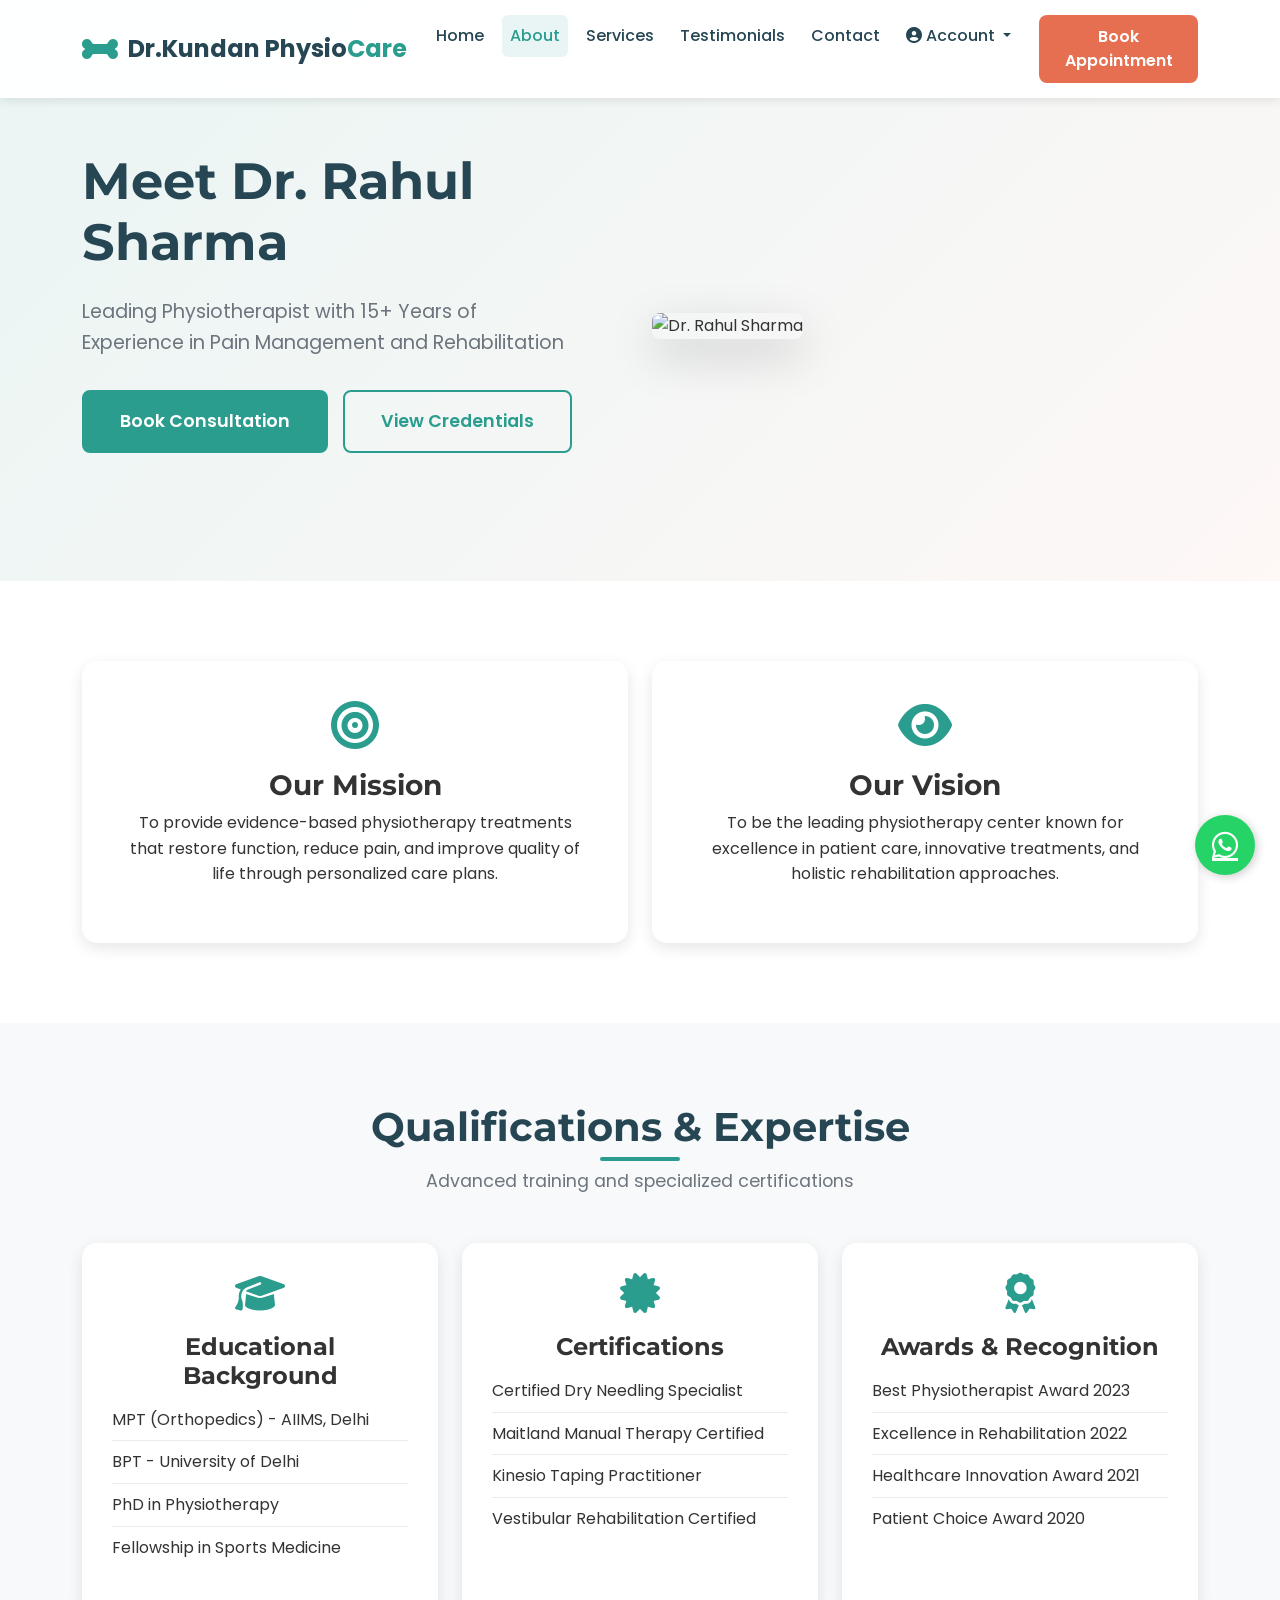
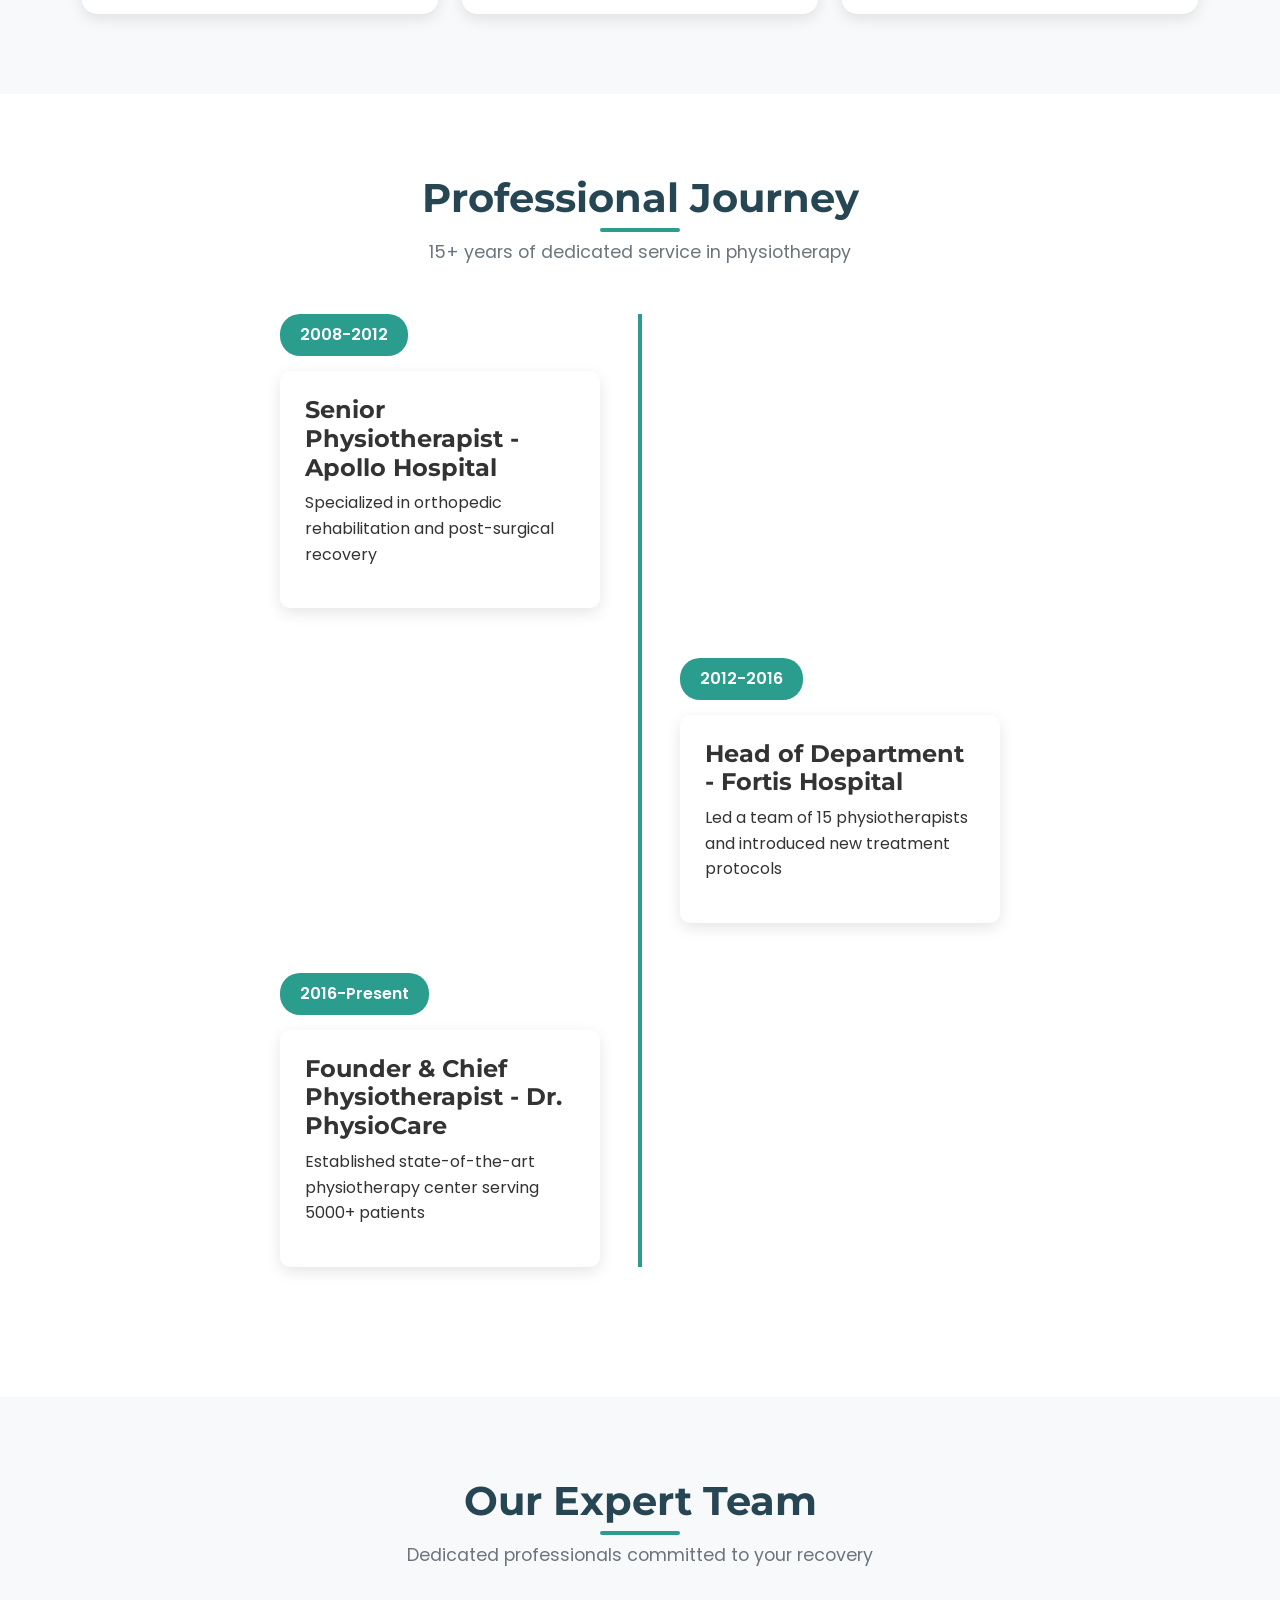
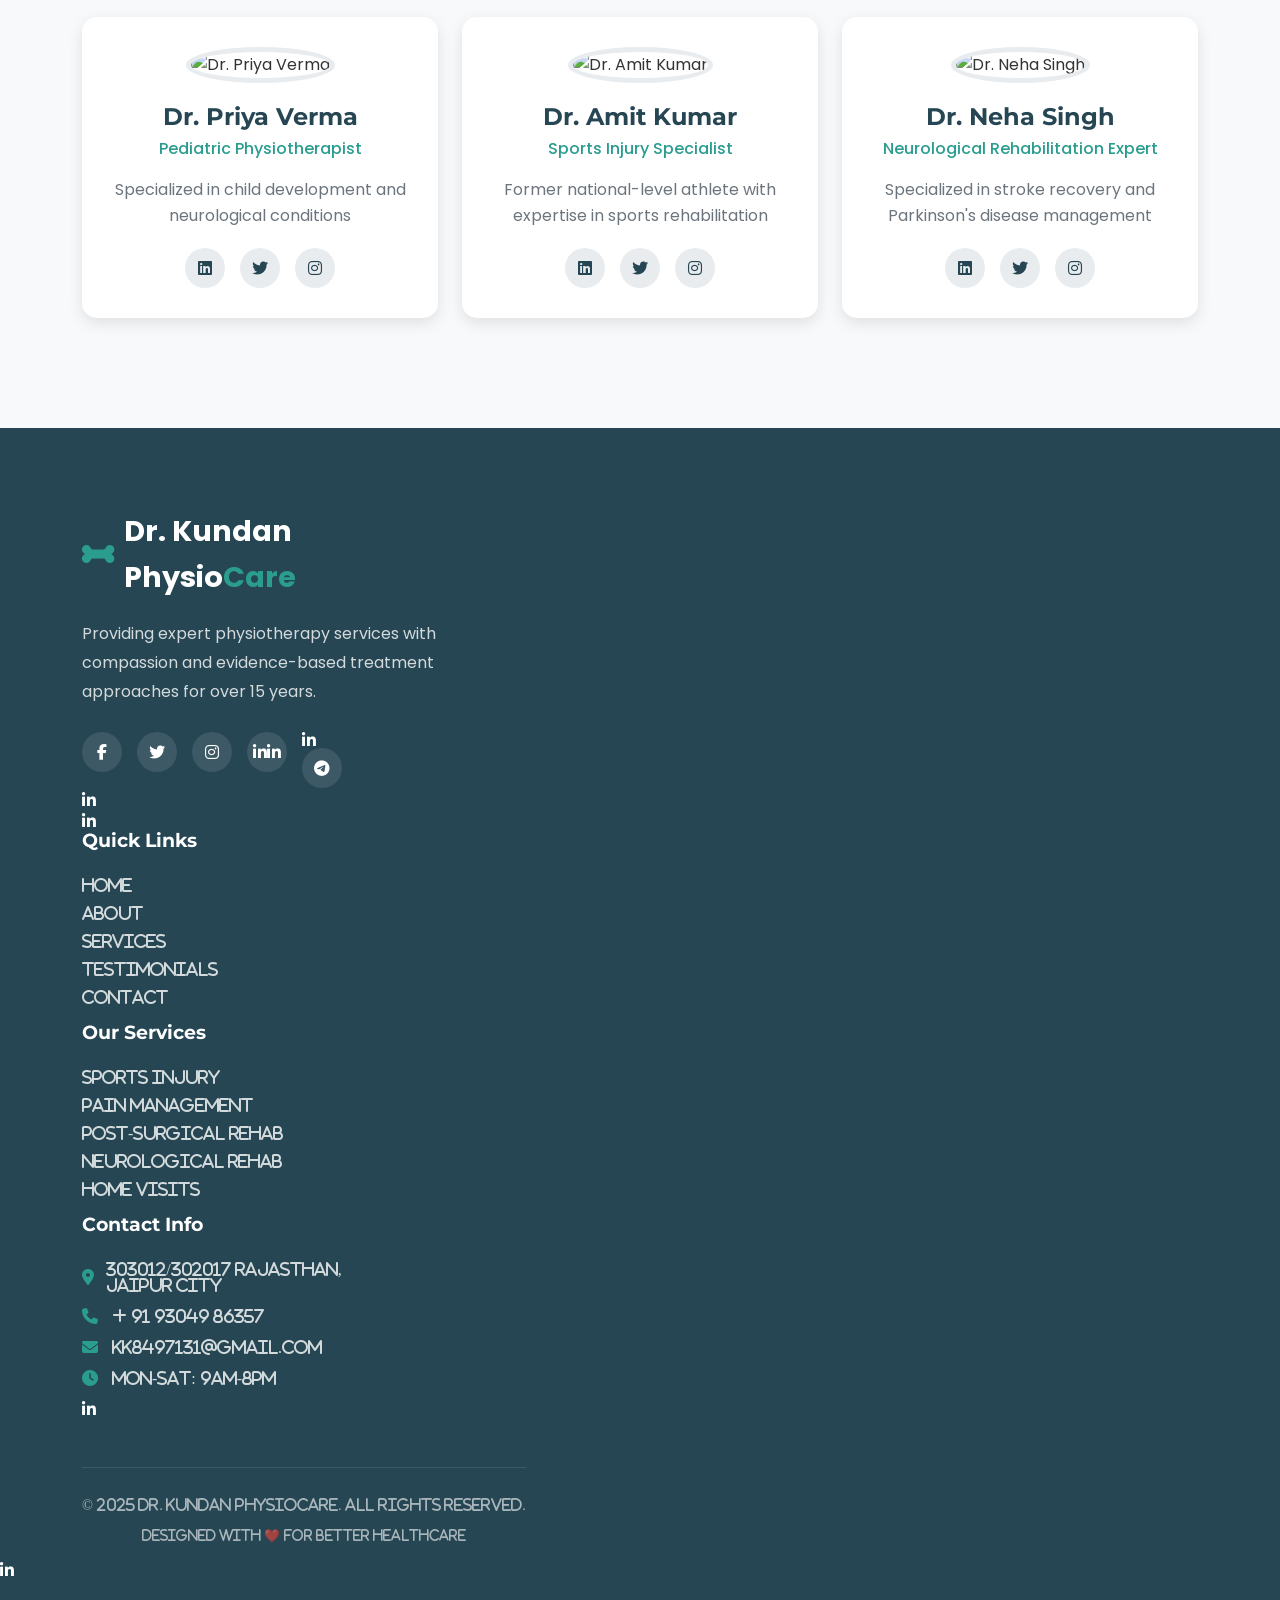
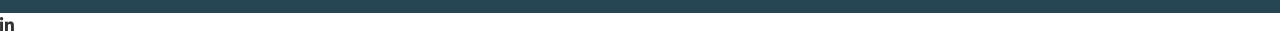
==== about.html @ 22f28695 "Add files via upload" ====
<!DOCTYPE html>
<html lang="en">
<head>
    <meta charset="UTF-8">
    <meta name="viewport" content="width=device-width, initial-scale=1.0">
    <title>About Dr. Kundan PhysioCare | Our Story & Expertise</title>
    <link href="https://cdn.jsdelivr.net/npm/bootstrap@5.3.0-alpha1/dist/css/bootstrap.min.css" rel="stylesheet">
    <link rel="stylesheet" href="https://cdnjs.cloudflare.com/ajax/libs/font-awesome/6.4.0/css/all.min.css">
    <link href="https://fonts.googleapis.com/css2?family=Poppins:wght@300;400;500;600;700&family=Montserrat:wght@400;500;600;700&display=swap" rel="stylesheet">
    <link rel="stylesheet" href="css/style.css">
    <link rel="stylesheet" href="css/responsive.css">
    <link href="https://unpkg.com/aos@2.3.1/dist/aos.css" rel="stylesheet">
</head>
<body>
    <!-- Navigation (same as index.html) -->
    <nav class="navbar navbar-expand-lg navbar-light fixed-top">
        <div class="container">
            <a class="navbar-brand" href="index.html">
                <i class="fas fa-bone"></i>
                <span class="brand-text">Dr.Kundan Physio<span class="brand-highlight">Care</span></span>
            </a>
            <button class="navbar-toggler" type="button" data-bs-toggle="collapse" data-bs-target="#navbarNav">
                <span class="navbar-toggler-icon"></span>
            </button>
            <div class="collapse navbar-collapse" id="navbarNav">
                <ul class="navbar-nav ms-auto">
                    <li class="nav-item">
                        <a class="nav-link" href="index.html">Home</a>
                    </li>
                    <li class="nav-item">
                        <a class="nav-link active" href="about.html">About</a>
                    </li>
                    <li class="nav-item">
                        <a class="nav-link" href="services.html">Services</a>
                    </li>
                    <li class="nav-item">
                        <a class="nav-link" href="testimonials.html">Testimonials</a>
                    </li>
                    <li class="nav-item">
                        <a class="nav-link" href="contact.html">Contact</a>
                    </li>
                    <li class="nav-item dropdown">
                        <a class="nav-link dropdown-toggle" href="#" id="authDropdown" role="button" data-bs-toggle="dropdown">
                            <i class="fas fa-user-circle"></i> Account
                        </a>
                        <ul class="dropdown-menu">
                            <li><a class="dropdown-item" href="login.html"><i class="fas fa-sign-in-alt"></i> Login</a></li>
                            <li><a class="dropdown-item" href="register.html"><i class="fas fa-user-plus"></i> Register</a></li>
                            <li><hr class="dropdown-divider"></li>
                            <li><a class="dropdown-item" href="#"><i class="fas fa-calendar-check"></i> My Appointments</a></li>
                        </ul>
                    </li>
                    <li class="nav-item">
                        <a href="index.html#appointment" class="btn btn-appointment-nav">Book Appointment</a>
                    </li>
                </ul>
            </div>
        </div>
    </nav>

    <!-- WhatsApp Float -->
    <a href="https://wa.me/919304986357" class="whatsapp-float" target="_blank">
        <i class="fab fa-whatsapp"></i>
    </a>

    <!-- About Hero -->
    <section class="about-hero">
        <div class="container">
            <div class="row align-items-center">
                <div class="col-lg-6" data-aos="fade-right">
                    <h1 class="hero-title">Meet Dr. Rahul Sharma</h1>
                    <p class="hero-subtitle">Leading Physiotherapist with 15+ Years of Experience in Pain Management and Rehabilitation</p>
                    <div class="hero-buttons">
                        <a href="index.html#appointment" class="btn btn-primary btn-lg">Book Consultation</a>
                        <a href="#qualifications" class="btn btn-outline-primary btn-lg">View Credentials</a>
                    </div>
                </div>
                <div class="col-lg-6" data-aos="fade-left">
                    <img src="https://images.unsplash.com/photo-1551601651-2a8555f1a136?ixlib=rb-4.0.3&auto=format&fit=crop&w=800&q=80" alt="Dr. Rahul Sharma" class="img-fluid rounded-3 shadow-lg">
                </div>
            </div>
        </div>
    </section>

    <!-- Mission & Vision -->
    <section class="mission-section">
        <div class="container">
            <div class="row">
                <div class="col-lg-6" data-aos="fade-right">
                    <div class="mission-card">
                        <i class="fas fa-bullseye"></i>
                        <h3>Our Mission</h3>
                        <p>To provide evidence-based physiotherapy treatments that restore function, reduce pain, and improve quality of life through personalized care plans.</p>
                    </div>
                </div>
                <div class="col-lg-6" data-aos="fade-left">
                    <div class="vision-card">
                        <i class="fas fa-eye"></i>
                        <h3>Our Vision</h3>
                        <p>To be the leading physiotherapy center known for excellence in patient care, innovative treatments, and holistic rehabilitation approaches.</p>
                    </div>
                </div>
            </div>
        </div>
    </section>

    <!-- Qualifications -->
    <section id="qualifications" class="qualifications-section">
        <div class="container">
            <h2 class="section-title" data-aos="fade-up">Qualifications & Expertise</h2>
            <p class="section-subtitle" data-aos="fade-up">Advanced training and specialized certifications</p>
            
            <div class="row">
                <div class="col-lg-4" data-aos="fade-up">
                    <div class="qualification-card">
                        <i class="fas fa-graduation-cap"></i>
                        <h4>Educational Background</h4>
                        <ul>
                            <li>MPT (Orthopedics) - AIIMS, Delhi</li>
                            <li>BPT - University of Delhi</li>
                            <li>PhD in Physiotherapy</li>
                            <li>Fellowship in Sports Medicine</li>
                        </ul>
                    </div>
                </div>
                <div class="col-lg-4" data-aos="fade-up" data-aos-delay="100">
                    <div class="qualification-card">
                        <i class="fas fa-certificate"></i>
                        <h4>Certifications</h4>
                        <ul>
                            <li>Certified Dry Needling Specialist</li>
                            <li>Maitland Manual Therapy Certified</li>
                            <li>Kinesio Taping Practitioner</li>
                            <li>Vestibular Rehabilitation Certified</li>
                        </ul>
                    </div>
                </div>
                <div class="col-lg-4" data-aos="fade-up" data-aos-delay="200">
                    <div class="qualification-card">
                        <i class="fas fa-award"></i>
                        <h4>Awards & Recognition</h4>
                        <ul>
                            <li>Best Physiotherapist Award 2023</li>
                            <li>Excellence in Rehabilitation 2022</li>
                            <li>Healthcare Innovation Award 2021</li>
                            <li>Patient Choice Award 2020</li>
                        </ul>
                    </div>
                </div>
            </div>
        </div>
    </section>

    <!-- Experience Timeline -->
    <section class="timeline-section">
        <div class="container">
            <h2 class="section-title" data-aos="fade-up">Professional Journey</h2>
            <p class="section-subtitle" data-aos="fade-up">15+ years of dedicated service in physiotherapy</p>
            
            <div class="timeline">
                <div class="timeline-item" data-aos="fade-right">
                    <div class="timeline-year">2008-2012</div>
                    <div class="timeline-content">
                        <h4>Senior Physiotherapist - Apollo Hospital</h4>
                        <p>Specialized in orthopedic rehabilitation and post-surgical recovery</p>
                    </div>
                </div>
                <div class="timeline-item" data-aos="fade-left">
                    <div class="timeline-year">2012-2016</div>
                    <div class="timeline-content">
                        <h4>Head of Department - Fortis Hospital</h4>
                        <p>Led a team of 15 physiotherapists and introduced new treatment protocols</p>
                    </div>
                </div>
                <div class="timeline-item" data-aos="fade-right">
                    <div class="timeline-year">2016-Present</div>
                    <div class="timeline-content">
                        <h4>Founder & Chief Physiotherapist - Dr. PhysioCare</h4>
                        <p>Established state-of-the-art physiotherapy center serving 5000+ patients</p>
                    </div>
                </div>
            </div>
        </div>
    </section>

    <!-- Team Section -->
    <section class="team-section">
        <div class="container">
            <h2 class="section-title" data-aos="fade-up">Our Expert Team</h2>
            <p class="section-subtitle" data-aos="fade-up">Dedicated professionals committed to your recovery</p>
            
            <div class="row">
                <div class="col-lg-4 col-md-6" data-aos="fade-up">
                    <div class="team-card">
                        <img src="https://randomuser.me/api/portraits/women/32.jpg" alt="Dr. Priya Verma">
                        <h4>Dr. Priya Verma</h4>
                        <span>Pediatric Physiotherapist</span>
                        <p>Specialized in child development and neurological conditions</p>
                        <div class="team-social">
                            <a href="https://www.linkedin.com/in/dr-kundan-kumar-pt-103579385?utm_source=share_via&utm_content=profile&utm_medium=member_android"><i class="fab fa-linkedin"></i></a>
                            <a href="https://x.com/Drkundanku86028?t=JSvtIMVPqDb3k5A5qI4tBA&s=09"><i class="fab fa-twitter"></i></a>
                            <a href="https://www.instagram.com/thakur_kundan_raj?igsh=bXJtN2dxcmw0MGsz"><i class="fab fa-instagram"></i></a>
                        </div>
                    </div>
                </div>
                <div class="col-lg-4 col-md-6" data-aos="fade-up" data-aos-delay="100">
                    <div class="team-card">
                        <img src="https://randomuser.me/api/portraits/men/45.jpg" alt="Dr. Amit Kumar">
                        <h4>Dr. Amit Kumar</h4>
                        <span>Sports Injury Specialist</span>
                        <p>Former national-level athlete with expertise in sports rehabilitation</p>
                        <div class="team-social">
                            <a href="https://www.linkedin.com/in/dr-kundan-kumar-pt-103579385?utm_source=share_via&utm_content=profile&utm_medium=member_android"><i class="fab fa-linkedin"></i></a>
                            <a href="https://x.com/Drkundanku86028?t=JSvtIMVPqDb3k5A5qI4tBA&s=09"><i class="fab fa-twitter"></i></a>
                            <a href="https://www.instagram.com/thakur_kundan_raj?igsh=bXJtN2dxcmw0MGsz"><i class="fab fa-instagram"></i></a>
                        </div>
                    </div>
                </div>
                <div class="col-lg-4 col-md-6" data-aos="fade-up" data-aos-delay="200">
                    <div class="team-card">
                        <img src="https://randomuser.me/api/portraits/women/51.jpg" alt="Dr. Neha Singh">
                        <h4>Dr. Neha Singh</h4>
                        <span>Neurological Rehabilitation Expert</span>
                        <p>Specialized in stroke recovery and Parkinson's disease management</p>
                        <div class="team-social">
                            <a href="#"><i class="fab fa-linkedin"></i></a>
                            <a href="#"><i class="fab fa-twitter"></i></a>
                            <a href="#"><i class="fab fa-instagram"></i></a>
                        </div>
                    </div>
                </div>
            </div>
        </div>
    </section>

    <!-- Footer (same as index.html) -->
    <footer class="footer">
        <div class="container">
            <div class="row">
                <div class="col-lg-4">
                    <div class="footer-brand">
                        <i class="fas fa-bone"></i>
                        <span>Dr. Kundan Physio<span class="brand-highlight">Care</span></span>
                    </div>
                    <p class="footer-about">Providing expert physiotherapy services with compassion and evidence-based treatment approaches for over 15 years.</p>
                    <div class="social-links">
                        <a href="https://www.facebook.com/share/1FS45RAmFt/" class="social-icon"><i class="fab fa-facebook-f"></i></a>
                        <a href="https://x.com/Drkundanku86028?t=JSvtIMVPqDb3k5A5qI4tBA&s=09" class="social-icon"><i class="fab fa-twitter"></i></a>
                        <a href="https://www.instagram.com/thakur_kundan_raj?igsh=bXJtN2dxcmw0MGsz" class="social-icon"><i class="fab fa-instagram"></i></a>
                        <a href="https://www.linkedin.com/in/dr-kundan-kumar-pt-103579385?utm_source=share_via&utm_content=profile&utm_medium=member_android" class="social-icon"><i class="fab fa-linkedin-in" class="social-icon"><i class="fab fa-linkedin-in"></i></a>
                        <a href="#" class="social-icon"><i class="fab fa-telegram"></i></a>
                    </div>
                </div>
                <div class="col-lg-2 col-md-6">
                    <h5>Quick Links</h5>
                    <ul class="footer-links">
                        <li><a href="index.html">Home</a></li>
                        <li><a href="about.html">About</a></li>
                        <li><a href="services.html">Services</a></li>
                        <li><a href="testimonials.html">Testimonials</a></li>
                        <li><a href="contact.html">Contact</a></li>
                    </ul>
                </div>
                <div class="col-lg-3 col-md-6">
                    <h5>Our Services</h5>
                    <ul class="footer-links">
                        <li><a href="services.html#sports">Sports Injury</a></li>
                        <li><a href="services.html#pain">Pain Management</a></li>
                        <li><a href="services.html#post-surgical">Post-Surgical Rehab</a></li>
                        <li><a href="services.html#neurological">Neurological Rehab</a></li>
                        <li><a href="services.html#home">Home Visits</a></li>
                    </ul>
                </div>
                <div class="col-lg-3">
                    <h5>Contact Info</h5>
                    <div class="contact-info">
                        <p><i class="fas fa-map-marker-alt"></i> 303012/302017 Rajasthan, Jaipur City</p>
                        <p><i class="fas fa-phone"></i> + 91 93049 86357</p>
                        <p><i class="fas fa-envelope"></i> kk8497131@gmail.com</p>
                        <p><i class="fas fa-clock"></i> Mon-Sat: 9AM-8PM</p>
                    </div>
                </div>
            </div>
            <div class="footer-bottom">
                <p>&copy; 2025 Dr. Kundan PhysioCare. All Rights Reserved.</p>
                <p class="disclaimer">Designed with ❤️ for better healthcare</p>
            </div>
        </div>
    </footer>

    <!-- Scripts -->
    <script src="https://cdn.jsdelivr.net/npm/bootstrap@5.3.0-alpha1/dist/js/bootstrap.bundle.min.js"></script>
    <script src="https://unpkg.com/aos@2.3.1/dist/aos.js"></script>
    <script src="js/main.js"></script>
    <script>
        AOS.init({
            duration: 1000,
            once: true
        });
    </script>
</body>
</html>
---- css/style.css ----
/* Main Stylesheet - Dr. PhysioCare Website */

:root {
    --primary-color: #2a9d8f;
    --primary-dark: #1d7873;
    --primary-light: #76c7c0;
    --secondary-color: #e76f51;
    --secondary-dark: #d65c3e;
    --dark-color: #264653;
    --light-color: #f8f9fa;
    --gray-color: #6c757d;
    --light-gray: #e9ecef;
    --shadow: 0 5px 15px rgba(0, 0, 0, 0.1);
    --transition: all 0.3s ease;
}

* {
    margin: 0;
    padding: 0;
    box-sizing: border-box;
}

body {
    font-family: 'Poppins', sans-serif;
    line-height: 1.6;
    color: #333;
    overflow-x: hidden;
}

h1, h2, h3, h4, h5 {
    font-family: 'Montserrat', sans-serif;
    font-weight: 700;
}

/* Navigation */
.navbar {
    background-color: rgba(255, 255, 255, 0.95);
    backdrop-filter: blur(10px);
    padding: 15px 0;
    box-shadow: 0 2px 10px rgba(0, 0, 0, 0.1);
    transition: var(--transition);
}

.navbar-brand {
    font-size: 1.8rem;
    font-weight: 700;
    color: var(--dark-color);
    display: flex;
    align-items: center;
}

.navbar-brand i {
    color: var(--primary-color);
    margin-right: 10px;
    font-size: 2rem;
}

.brand-text {
    font-size: 1.5rem;
}

.brand-highlight {
    color: var(--primary-color);
}

.navbar-nav .nav-link {
    font-weight: 500;
    color: var(--dark-color);
    padding: 8px 16px;
    margin: 0 5px;
    border-radius: 6px;
    transition: var(--transition);
}

.navbar-nav .nav-link:hover {
    color: var(--primary-color);
    background-color: rgba(42, 157, 143, 0.1);
}

.navbar-nav .nav-link.active {
    color: var(--primary-color);
    background-color: rgba(42, 157, 143, 0.1);
}

.btn-appointment-nav {
    background-color: var(--secondary-color);
    color: white;
    padding: 10px 24px;
    border-radius: 8px;
    font-weight: 600;
    transition: var(--transition);
    border: none;
    margin-left: 15px;
}

.btn-appointment-nav:hover {
    background-color: var(--secondary-dark);
    transform: translateY(-2px);
    box-shadow: var(--shadow);
    color: white;
}

/* WhatsApp Floating Button */
.whatsapp-float {
    position: fixed;
    width: 60px;
    height: 60px;
    bottom: 25px;
    right: 25px;
    background-color: #25d366;
    color: white;
    border-radius: 50%;
    text-align: center;
    font-size: 30px;
    box-shadow: 2px 2px 10px rgba(0, 0, 0, 0.2);
    z-index: 1000;
    display: flex;
    align-items: center;
    justify-content: center;
    transition: var(--transition);
    animation: pulse 2s infinite;
}

.whatsapp-float:hover {
    background-color: #128c7e;
    transform: scale(1.1);
    color: white;
}

@keyframes pulse {
    0% {
        box-shadow: 0 0 0 0 rgba(37, 211, 102, 0.7);
    }
    70% {
        box-shadow: 0 0 0 15px rgba(37, 211, 102, 0);
    }
    100% {
        box-shadow: 0 0 0 0 rgba(37, 211, 102, 0);
    }
}

/* Hero Section */
.hero-section {
    padding: 150px 0 100px;
    background: linear-gradient(135deg, rgba(42, 157, 143, 0.1) 0%, rgba(231, 111, 81, 0.05) 100%);
    position: relative;
    overflow: hidden;
}

.hero-section::before {
    content: '';
    position: absolute;
    top: -50%;
    right: -10%;
    width: 600px;
    height: 600px;
    background: radial-gradient(circle, rgba(42, 157, 143, 0.15) 0%, transparent 70%);
    border-radius: 50%;
}

.hero-title {
    font-size: 3.2rem;
    color: var(--dark-color);
    margin-bottom: 1.5rem;
    line-height: 1.2;
}

.hero-subtitle {
    font-size: 1.2rem;
    color: var(--gray-color);
    margin-bottom: 2rem;
    max-width: 90%;
}

.hero-buttons {
    display: flex;
    gap: 15px;
    margin-bottom: 3rem;
}

.btn-primary {
    background-color: var(--primary-color);
    border: 2px solid var(--primary-color);
    color: white;
    padding: 14px 32px;
    border-radius: 8px;
    font-weight: 600;
    transition: var(--transition);
}

.btn-primary:hover {
    background-color: var(--primary-dark);
    border-color: var(--primary-dark);
    transform: translateY(-2px);
    box-shadow: var(--shadow);
}

.btn-outline-primary {
    background-color: transparent;
    border: 2px solid var(--primary-color);
    color: var(--primary-color);
    padding: 14px 32px;
    border-radius: 8px;
    font-weight: 600;
    transition: var(--transition);
}

.btn-outline-primary:hover {
    background-color: var(--primary-color);
    color: white;
    transform: translateY(-2px);
    box-shadow: var(--shadow);
}

.btn-lg {
    padding: 16px 36px;
    font-size: 1.1rem;
}

.hero-stats {
    display: flex;
    gap: 30px;
    margin-top: 2rem;
}

.stat h3 {
    font-size: 2.5rem;
    color: var(--primary-color);
    margin-bottom: 5px;
}

.stat p {
    color: var(--gray-color);
    font-weight: 500;
}

.hero-image-container {
    position: relative;
}

.hero-image {
    width: 100%;
    border-radius: 15px;
    box-shadow: 0 20px 40px rgba(0, 0, 0, 0.15);
    transition: var(--transition);
}

.hero-image:hover {
    transform: scale(1.02);
}

.hero-card {
    position: absolute;
    bottom: -20px;
    left: -20px;
    background: white;
    padding: 20px;
    border-radius: 12px;
    box-shadow: var(--shadow);
    display: flex;
    align-items: center;
    gap: 15px;
    width: 280px;
}

.hero-card i {
    font-size: 2rem;
    color: var(--primary-color);
}

.hero-card h5 {
    margin-bottom: 5px;
    color: var(--dark-color);
}

.hero-card p {
    color: var(--gray-color);
    margin: 0;
}

/* Services Preview */
.services-preview {
    padding: 100px 0;
    background-color: white;
}

.section-title {
    font-size: 2.5rem;
    color: var(--dark-color);
    margin-bottom: 1rem;
    text-align: center;
    position: relative;
}

.section-title::after {
    content: '';
    position: absolute;
    bottom: -10px;
    left: 50%;
    transform: translateX(-50%);
    width: 80px;
    height: 4px;
    background-color: var(--primary-color);
    border-radius: 2px;
}

.section-subtitle {
    text-align: center;
    color: var(--gray-color);
    margin-bottom: 3rem;
    font-size: 1.1rem;
}

.service-card {
    background: white;
    padding: 30px;
    border-radius: 15px;
    box-shadow: var(--shadow);
    margin-bottom: 30px;
    height: 100%;
    transition: var(--transition);
    border-top: 4px solid transparent;
    text-align: center;
}

.service-card:hover {
    transform: translateY(-10px);
    box-shadow: 0 15px 30px rgba(0, 0, 0, 0.12);
    border-top-color: var(--primary-color);
}

.service-icon {
    width: 80px;
    height: 80px;
    background-color: rgba(42, 157, 143, 0.1);
    border-radius: 50%;
    display: flex;
    align-items: center;
    justify-content: center;
    margin: 0 auto 20px;
    transition: var(--transition);
}

.service-card:hover .service-icon {
    background-color: var(--primary-color);
    transform: rotateY(180deg);
}

.service-icon i {
    font-size: 2.5rem;
    color: var(--primary-color);
    transition: var(--transition);
}

.service-card:hover .service-icon i {
    color: white;
}

.service-card h4 {
    font-size: 1.4rem;
    margin-bottom: 15px;
    color: var(--dark-color);
}

.service-card p {
    color: var(--gray-color);
    margin-bottom: 20px;
}

.service-link {
    color: var(--primary-color);
    font-weight: 600;
    text-decoration: none;
    display: inline-flex;
    align-items: center;
    gap: 5px;
    transition: var(--transition);
}

.service-link:hover {
    color: var(--primary-dark);
    gap: 10px;
}

/* Appointment Section */
.appointment-section {
    padding: 100px 0;
    background: linear-gradient(135deg, rgba(42, 157, 143, 0.1) 0%, rgba(231, 111, 81, 0.05) 100%);
}

.appointment-card {
    background: white;
    padding: 50px;
    border-radius: 20px;
    box-shadow: 0 20px 40px rgba(0, 0, 0, 0.1);
}

.appointment-form .form-group {
    margin-bottom: 1.5rem;
}

.appointment-form label {
    font-weight: 600;
    color: var(--dark-color);
    margin-bottom: 8px;
    display: block;
}

.appointment-form .form-control {
    padding: 14px 16px;
    border: 2px solid var(--light-gray);
    border-radius: 8px;
    font-size: 1rem;
    transition: var(--transition);
    width: 100%;
}

.appointment-form .form-control:focus {
    border-color: var(--primary-color);
    box-shadow: 0 0 0 3px rgba(42, 157, 143, 0.1);
    outline: none;
}

.form-note {
    color: var(--gray-color);
    font-size: 0.9rem;
    margin-top: 15px;
}

/* Testimonials Preview */
.testimonials-preview {
    padding: 100px 0;
    background-color: white;
}

.testimonial-slider {
    display: grid;
    grid-template-columns: repeat(auto-fit, minmax(300px, 1fr));
    gap: 30px;
}

.testimonial-item {
    background: white;
    padding: 30px;
    border-radius: 15px;
    box-shadow: var(--shadow);
    transition: var(--transition);
    border-left: 4px solid var(--primary-color);
}

.testimonial-item:hover {
    transform: translateY(-5px);
    box-shadow: 0 15px 30px rgba(0, 0, 0, 0.12);
}

.testimonial-content {
    font-style: italic;
    color: var(--gray-color);
    margin-bottom: 25px;
    position: relative;
    padding-left: 20px;
}

.testimonial-content::before {
    content: '"';
    font-size: 4rem;
    color: rgba(42, 157, 143, 0.2);
    position: absolute;
    top: -20px;
    left: 0;
    font-family: Georgia, serif;
}

.testimonial-author {
    display: flex;
    align-items: center;
    gap: 15px;
}

.testimonial-author img {
    width: 60px;
    height: 60px;
    border-radius: 50%;
    object-fit: cover;
    border: 3px solid var(--light-gray);
}

.testimonial-author h5 {
    margin-bottom: 5px;
    color: var(--dark-color);
}

.testimonial-author span {
    color: var(--primary-color);
    font-size: 0.9rem;
    font-weight: 500;
}

/* Footer */
.footer {
    background-color: var(--dark-color);
    color: white;
    padding: 80px 0 30px;
}

.footer-brand {
    font-size: 1.8rem;
    font-weight: 700;
    margin-bottom: 20px;
    display: flex;
    align-items: center;
    gap: 10px;
}

.footer-brand i {
    color: var(--primary-color);
}

.footer-about {
    color: rgba(255, 255, 255, 0.8);
    margin-bottom: 25px;
    line-height: 1.8;
}

.social-links {
    display: flex;
    gap: 15px;
    margin-top: 20px;
}

.social-icon {
    width: 40px;
    height: 40px;
    border-radius: 50%;
    background-color: rgba(255, 255, 255, 0.1);
    display: flex;
    align-items: center;
    justify-content: center;
    color: white;
    text-decoration: none;
    transition: var(--transition);
}

.social-icon:hover {
    background-color: var(--primary-color);
    transform: translateY(-3px);
}

.footer h5 {
    color: white;
    margin-bottom: 25px;
    font-size: 1.2rem;
}

.footer-links {
    list-style: none;
    padding: 0;
}

.footer-links li {
    margin-bottom: 12px;
}

.footer-links a {
    color: rgba(255, 255, 255, 0.8);
    text-decoration: none;
    transition: var(--transition);
    display: inline-block;
}

.footer-links a:hover {
    color: var(--primary-color);
    transform: translateX(5px);
}

.contact-info p {
    color: rgba(255, 255, 255, 0.8);
    margin-bottom: 15px;
    display: flex;
    align-items: center;
    gap: 10px;
}

.contact-info i {
    color: var(--primary-color);
    width: 20px;
}

.footer-bottom {
    text-align: center;
    margin-top: 50px;
    padding-top: 30px;
    border-top: 1px solid rgba(255, 255, 255, 0.1);
    color: rgba(255, 255, 255, 0.6);
    font-size: 0.9rem;
}

.disclaimer {
    margin-top: 10px;
    font-size: 0.8rem;
}

/* Login/Register Pages */
.auth-container {
    min-height: 100vh;
    display: flex;
    align-items: center;
    justify-content: center;
    padding: 100px 0;
    background: linear-gradient(135deg, rgba(42, 157, 143, 0.1) 0%, rgba(231, 111, 81, 0.05) 100%);
}

.auth-card {
    background: white;
    padding: 50px;
    border-radius: 20px;
    box-shadow: 0 20px 40px rgba(0, 0, 0, 0.1);
    width: 100%;
    max-width: 500px;
}

.auth-logo {
    text-align: center;
    margin-bottom: 30px;
}

.auth-logo i {
    font-size: 3rem;
    color: var(--primary-color);
}

.auth-logo h2 {
    color: var(--dark-color);
    margin-top: 10px;
}

.auth-form .form-group {
    margin-bottom: 1.5rem;
}

.auth-form label {
    font-weight: 600;
    color: var(--dark-color);
    margin-bottom: 8px;
    display: block;
}

.auth-form .form-control {
    padding: 14px 16px;
    border: 2px solid var(--light-gray);
    border-radius: 8px;
    font-size: 1rem;
    transition: var(--transition);
    width: 100%;
}

.auth-form .form-control:focus {
    border-color: var(--primary-color);
    box-shadow: 0 0 0 3px rgba(42, 157, 143, 0.1);
    outline: none;
}

.form-check-label {
    color: var(--gray-color);
}

.auth-options {
    display: flex;
    justify-content: space-between;
    align-items: center;
    margin-bottom: 1.5rem;
}

.google-login {
    width: 100%;
    background-color: white;
    border: 2px solid #ddd;
    color: #333;
    padding: 12px;
    border-radius: 8px;
    font-weight: 600;
    display: flex;
    align-items: center;
    justify-content: center;
    gap: 10px;
    transition: var(--transition);
    margin-bottom: 20px;
}

.google-login:hover {
    background-color: #f8f9fa;
    border-color: #ccc;
}

.google-login img {
    width: 20px;
    height: 20px;
}

.auth-link {
    text-align: center;
    margin-top: 20px;
    color: var(--gray-color);
}

.auth-link a {
    color: var(--primary-color);
    font-weight: 600;
    text-decoration: none;
}

.auth-link a:hover {
    text-decoration: underline;
}

/* About Page Specific Styles */
.about-hero {
    padding: 150px 0 80px;
    background: linear-gradient(135deg, rgba(42, 157, 143, 0.1) 0%, rgba(231, 111, 81, 0.05) 100%);
}

.mission-section {
    padding: 80px 0;
}

.mission-card, .vision-card {
    background: white;
    padding: 40px;
    border-radius: 15px;
    box-shadow: var(--shadow);
    height: 100%;
    text-align: center;
    transition: var(--transition);
}

.mission-card:hover, .vision-card:hover {
    transform: translateY(-10px);
}

.mission-card i, .vision-card i {
    font-size: 3rem;
    color: var(--primary-color);
    margin-bottom: 20px;
}

.qualifications-section {
    padding: 80px 0;
    background-color: #f8f9fa;
}

.qualification-card {
    background: white;
    padding: 30px;
    border-radius: 15px;
    box-shadow: var(--shadow);
    height: 100%;
    text-align: center;
    transition: var(--transition);
}

.qualification-card:hover {
    transform: translateY(-5px);
}

.qualification-card i {
    font-size: 2.5rem;
    color: var(--primary-color);
    margin-bottom: 20px;
}

.qualification-card ul {
    list-style: none;
    padding: 0;
    text-align: left;
}

.qualification-card li {
    padding: 8px 0;
    border-bottom: 1px solid var(--light-gray);
}

.qualification-card li:last-child {
    border-bottom: none;
}

.timeline-section {
    padding: 80px 0;
}

.timeline {
    position: relative;
    max-width: 800px;
    margin: 0 auto;
}

.timeline::before {
    content: '';
    position: absolute;
    left: 50%;
    top: 0;
    bottom: 0;
    width: 4px;
    background-color: var(--primary-color);
    transform: translateX(-50%);
}

.timeline-item {
    position: relative;
    margin-bottom: 50px;
    width: 50%;
    padding: 0 40px;
}

.timeline-item:nth-child(odd) {
    left: 0;
}

.timeline-item:nth-child(even) {
    left: 50%;
}

.timeline-year {
    background-color: var(--primary-color);
    color: white;
    padding: 8px 20px;
    border-radius: 20px;
    display: inline-block;
    font-weight: 600;
    margin-bottom: 15px;
}

.timeline-content {
    background: white;
    padding: 25px;
    border-radius: 10px;
    box-shadow: var(--shadow);
}

.team-section {
    padding: 80px 0;
    background-color: #f8f9fa;
}

.team-card {
    background: white;
    padding: 30px;
    border-radius: 15px;
    text-align: center;
    box-shadow: var(--shadow);
    transition: var(--transition);
    margin-bottom: 30px;
}

.team-card:hover {
    transform: translateY(-10px);
}

.team-card img {
    width: 120px;
    height: 120px;
    border-radius: 50%;
    object-fit: cover;
    margin-bottom: 20px;
    border: 5px solid var(--light-gray);
}

.team-card h4 {
    margin-bottom: 5px;
    color: var(--dark-color);
}

.team-card span {
    color: var(--primary-color);
    font-weight: 500;
    display: block;
    margin-bottom: 15px;
}

.team-card p {
    color: var(--gray-color);
    margin-bottom: 20px;
}

.team-social {
    display: flex;
    justify-content: center;
    gap: 15px;
}

.team-social a {
    width: 40px;
    height: 40px;
    border-radius: 50%;
    background-color: var(--light-gray);
    display: flex;
    align-items: center;
    justify-content: center;
    color: var(--dark-color);
    text-decoration: none;
    transition: var(--transition);
}

.team-social a:hover {
    background-color: var(--primary-color);
    color: white;
}

/* Services Page Specific Styles */
.services-hero {
    padding: 150px 0 80px;
    background: linear-gradient(135deg, rgba(42, 157, 143, 0.1) 0%, rgba(231, 111, 81, 0.05) 100%);
}

.all-services {
    padding: 80px 0;
}

.service-detail {
    margin-bottom: 80px;
}

.service-image {
    overflow: hidden;
    border-radius: 15px;
    box-shadow: var(--shadow);
}

.service-image img {
    width: 100%;
    height: 400px;
    object-fit: cover;
    transition: var(--transition);
}

.service-image img:hover {
    transform: scale(1.05);
}

.service-content {
    padding: 20px;
}

.service-category {
    display: inline-block;
    background-color: rgba(42, 157, 143, 0.1);
    color: var(--primary-color);
    padding: 6px 15px;
    border-radius: 20px;
    font-size: 0.9rem;
    font-weight: 500;
    margin-bottom: 15px;
}

.service-content h3 {
    font-size: 2rem;
    color: var(--dark-color);
    margin-bottom: 20px;
}

.service-content p {
    color: var(--gray-color);
    margin-bottom: 25px;
    font-size: 1.1rem;
    line-height: 1.8;
}

.service-features {
    list-style: none;
    padding: 0;
    margin-bottom: 30px;
}

.service-features li {
    padding: 10px 0;
    padding-left: 30px;
    position: relative;
}

.service-features li i {
    position: absolute;
    left: 0;
    color: var(--primary-color);
    font-size: 1.2rem;
}

.service-action {
    display: flex;
    align-items: center;
    gap: 20px;
    flex-wrap: wrap;
}

.price-tag {
    background-color: rgba(231, 111, 81, 0.1);
    color: var(--secondary-color);
    padding: 8px 15px;
    border-radius: 20px;
    font-weight: 600;
}

.technologies-section {
    padding: 80px 0;
    background-color: #f8f9fa;
}

.tech-card {
    background: white;
    padding: 30px;
    border-radius: 15px;
    text-align: center;
    box-shadow: var(--shadow);
    transition: var(--transition);
    margin-bottom: 30px;
    height: 100%;
}

.tech-card:hover {
    transform: translateY(-10px);
}

.tech-card i {
    font-size: 3rem;
    color: var(--primary-color);
    margin-bottom: 20px;
}

.insurance-section {
    padding: 80px 0;
}

.insurance-logos {
    display: flex;
    justify-content: center;
    flex-wrap: wrap;
    gap: 20px;
}

.insurance-logo {
    background: white;
    padding: 20px 30px;
    border-radius: 10px;
    box-shadow: var(--shadow);
    font-weight: 600;
    color: var(--dark-color);
    transition: var(--transition);
}

.insurance-logo:hover {
    transform: translateY(-5px);
    box-shadow: 0 10px 20px rgba(0, 0, 0, 0.1);
}
/* Registration Page Styles */
.registration-section {
    padding: 120px 0 80px;
    background: linear-gradient(135deg, rgba(42, 157, 143, 0.05) 0%, rgba(231, 111, 81, 0.02) 100%);
    min-height: 100vh;
}

.registration-card {
    background: white;
    border-radius: 20px;
    box-shadow: 0 20px 40px rgba(0, 0, 0, 0.1);
    padding: 40px;
    margin-bottom: 30px;
}

.registration-header {
    margin-bottom: 40px;
}

.registration-icon {
    font-size: 4rem;
    color: var(--primary-color);
    margin-bottom: 20px;
}

.registration-progress {
    display: flex;
    justify-content: space-between;
    margin-bottom: 40px;
    position: relative;
}

.registration-progress::before {
    content: '';
    position: absolute;
    top: 24px;
    left: 0;
    right: 0;
    height: 3px;
    background-color: var(--light-gray);
    z-index: 1;
}

.step {
    display: flex;
    flex-direction: column;
    align-items: center;
    position: relative;
    z-index: 2;
    flex: 1;
}

.step-circle {
    width: 50px;
    height: 50px;
    border-radius: 50%;
    background-color: var(--light-gray);
    color: var(--gray-color);
    display: flex;
    align-items: center;
    justify-content: center;
    font-weight: 700;
    font-size: 1.2rem;
    margin-bottom: 10px;
    transition: var(--transition);
    border: 3px solid var(--light-gray);
}

.step.active .step-circle {
    background-color: white;
    border-color: var(--primary-color);
    color: var(--primary-color);
    transform: scale(1.1);
}

.step-label {
    font-size: 0.9rem;
    color: var(--gray-color);
    font-weight: 500;
    text-align: center;
}

.step.active .step-label {
    color: var(--primary-color);
    font-weight: 600;
}

.step-content {
    display: none;
}

.step-content.active {
    display: block;
    animation: fadeIn 0.5s ease;
}

@keyframes fadeIn {
    from { opacity: 0; transform: translateY(20px); }
    to { opacity: 1; transform: translateY(0); }
}

.step-title {
    color: var(--dark-color);
    margin-bottom: 10px;
    padding-bottom: 15px;
    border-bottom: 2px solid var(--light-gray);
}

.step-title i {
    color: var(--primary-color);
}

.step-buttons {
    display: flex;
    justify-content: space-between;
    margin-top: 40px;
    padding-top: 20px;
    border-top: 2px solid var(--light-gray);
}

.form-group {
    margin-bottom: 1.5rem;
}

.form-group label {
    font-weight: 600;
    color: var(--dark-color);
    margin-bottom: 8px;
    display: block;
}

.input-group-text {
    background-color: var(--light-color);
    border-color: var(--light-gray);
}

.form-control, .form-select {
    padding: 12px 16px;
    border: 2px solid var(--light-gray);
    border-radius: 8px;
    font-size: 1rem;
    transition: var(--transition);
}

.form-control:focus, .form-select:focus {
    border-color: var(--primary-color);
    box-shadow: 0 0 0 3px rgba(42, 157, 143, 0.1);
    outline: none;
}

.form-text {
    font-size: 0.85rem;
    color: var(--gray-color);
    margin-top: 5px;
}

.form-check-label {
    color: var(--gray-color);
    cursor: pointer;
}

.form-check-input:checked {
    background-color: var(--primary-color);
    border-color: var(--primary-color);
}

.divider {
    display: flex;
    align-items: center;
    text-align: center;
    margin: 30px 0;
    color: var(--gray-color);
}

.divider::before,
.divider::after {
    content: '';
    flex: 1;
    border-bottom: 1px solid var(--light-gray);
}

.divider span {
    padding: 0 15px;
}

.social-registration {
    display: flex;
    justify-content: center;
    gap: 15px;
    margin-bottom: 30px;
}

.social-btn {
    display: flex;
    align-items: center;
    gap: 10px;
    padding: 12px 24px;
    border-radius: 8px;
    transition: var(--transition);
}

.social-btn:hover {
    transform: translateY(-2px);
    box-shadow: var(--shadow);
}

.social-btn i {
    font-size: 1.2rem;
}

.google-register:hover {
    background-color: #DB4437;
    color: white;
    border-color: #DB4437;
}

.facebook-register:hover {
    background-color: #4267B2;
    color: white;
    border-color: #4267B2;
}

.whatsapp-register:hover {
    background-color: #25D366;
    color: white;
    border-color: #25D366;
}

.benefits-card {
    background: linear-gradient(135deg, rgba(42, 157, 143, 0.1) 0%, rgba(231, 111, 81, 0.05) 100%);
    padding: 30px;
    border-radius: 15px;
    border-left: 5px solid var(--primary-color);
}

.benefit-item {
    text-align: center;
    padding: 20px;
}

.benefit-item i {
    font-size: 2.5rem;
    color: var(--primary-color);
    margin-bottom: 15px;
}

.benefit-item h6 {
    color: var(--dark-color);
    margin-bottom: 10px;
}

.benefit-item p {
    color: var(--gray-color);
    font-size: 0.9rem;
    margin: 0;
}

.password-strength .progress {
    height: 8px;
    border-radius: 4px;
    background-color: var(--light-gray);
}

/* Appointment Page Styles */
.appointment-hero {
    padding: 150px 0 80px;
    background: linear-gradient(135deg, rgba(42, 157, 143, 0.1) 0%, rgba(231, 111, 81, 0.05) 100%);
}

.appointment-features {
    margin: 30px 0;
}

.feature-item {
    display: flex;
    align-items: center;
    margin-bottom: 15px;
    color: var(--gray-color);
}

.feature-item i {
    color: var(--primary-color);
    margin-right: 15px;
    font-size: 1.2rem;
    width: 24px;
}

.appointment-cta {
    padding-left: 30px;
}

.cta-card {
    background: white;
    padding: 30px;
    border-radius: 15px;
    box-shadow: var(--shadow);
    text-align: center;
}

.cta-card h4 {
    color: var(--dark-color);
    margin-bottom: 10px;
}

.cta-card p {
    color: var(--gray-color);
    margin-bottom: 20px;
}

.cta-contact p {
    display: flex;
    align-items: center;
    justify-content: center;
    gap: 10px;
    margin: 10px 0;
    color: var(--dark-color);
}

.cta-contact i {
    color: var(--primary-color);
}

.appointment-booking-section {
    padding: 80px 0;
    background-color: white;
}

.appointment-main-card {
    background: white;
    border-radius: 20px;
    box-shadow: 0 20px 40px rgba(0, 0, 0, 0.1);
    padding: 40px;
    margin-bottom: 30px;
}

.appointment-steps {
    display: flex;
    justify-content: space-between;
    margin-bottom: 40px;
    position: relative;
}

.appointment-steps::before {
    content: '';
    position: absolute;
    top: 24px;
    left: 0;
    right: 0;
    height: 3px;
    background-color: var(--light-gray);
    z-index: 1;
}

.appointment-steps .step {
    display: flex;
    flex-direction: column;
    align-items: center;
    position: relative;
    z-index: 2;
    flex: 1;
}

.step-number {
    width: 50px;
    height: 50px;
    border-radius: 50%;
    background-color: var(--light-gray);
    color: var(--gray-color);
    display: flex;
    align-items: center;
    justify-content: center;
    font-weight: 700;
    font-size: 1.2rem;
    margin-bottom: 10px;
    transition: var(--transition);
    border: 3px solid var(--light-gray);
}

.appointment-steps .step.active .step-number {
    background-color: white;
    border-color: var(--primary-color);
    color: var(--primary-color);
    transform: scale(1.1);
}

.step-subtitle {
    color: var(--gray-color);
    margin-bottom: 30px;
}

.service-selection {
    margin: 30px 0;
}

.service-option {
    background: white;
    border: 2px solid var(--light-gray);
    border-radius: 15px;
    padding: 25px;
    text-align: center;
    cursor: pointer;
    transition: var(--transition);
    margin-bottom: 20px;
    height: 100%;
    position: relative;
    overflow: hidden;
}

.service-option:hover {
    border-color: var(--primary-color);
    transform: translateY(-5px);
    box-shadow: var(--shadow);
}

.service-option.selected {
    border-color: var(--primary-color);
    background-color: rgba(42, 157, 143, 0.05);
    transform: translateY(-5px);
    box-shadow: 0 10px 20px rgba(42, 157, 143, 0.1);
}

.service-option.selected::before {
    content: '✓';
    position: absolute;
    top: 10px;
    right: 10px;
    width: 30px;
    height: 30px;
    background-color: var(--primary-color);
    color: white;
    border-radius: 50%;
    display: flex;
    align-items: center;
    justify-content: center;
    font-weight: bold;
}

.service-icon {
    width: 70px;
    height: 70px;
    background-color: rgba(42, 157, 143, 0.1);
    border-radius: 50%;
    display: flex;
    align-items: center;
    justify-content: center;
    margin: 0 auto 20px;
}

.service-icon i {
    font-size: 2rem;
    color: var(--primary-color);
}

.service-option h5 {
    color: var(--dark-color);
    margin-bottom: 10px;
}

.service-option p {
    color: var(--gray-color);
    font-size: 0.9rem;
    margin-bottom: 15px;
}

.service-price {
    font-size: 1.5rem;
    font-weight: 700;
    color: var(--primary-color);
    margin-bottom: 5px;
}

.service-duration {
    color: var(--gray-color);
    font-size: 0.9rem;
}

.date-time-selection {
    margin: 30px 0;
}

.calendar-container {
    background: white;
    border-radius: 15px;
    padding: 20px;
    box-shadow: var(--shadow);
    margin-bottom: 20px;
}

.time-slots-container {
    background: white;
    border-radius: 15px;
    padding: 25px;
    box-shadow: var(--shadow);
    height: 100%;
}

.date-display {
    background-color: rgba(42, 157, 143, 0.1);
    color: var(--primary-color);
    padding: 12px 20px;
    border-radius: 10px;
    margin: 20px 0;
    font-weight: 600;
    text-align: center;
}

.time-slots {
    display: grid;
    grid-template-columns: repeat(2, 1fr);
    gap: 10px;
    margin: 20px 0;
    max-height: 300px;
    overflow-y: auto;
    padding: 10px;
}

.time-slot {
    background-color: var(--light-color);
    border: 2px solid var(--light-gray);
    border-radius: 8px;
    padding: 12px;
    text-align: center;
    cursor: pointer;
    transition: var(--transition);
    font-weight: 500;
}

.time-slot:hover {
    border-color: var(--primary-light);
    background-color: rgba(42, 157, 143, 0.05);
}

.time-slot.selected {
    background-color: var(--primary-color);
    color: white;
    border-color: var(--primary-color);
    transform: scale(1.05);
}

.slot-info {
    background-color: rgba(255, 193, 7, 0.1);
    border-left: 4px solid #ffc107;
    padding: 10px 15px;
    border-radius: 8px;
    margin-top: 20px;
}

.slot-info i {
    color: #ffc107;
    margin-right: 10px;
}

.patient-form {
    margin: 30px 0;
}

.confirmation-details {
    margin: 30px 0;
}

.appointment-summary {
    background-color: var(--light-color);
    padding: 25px;
    border-radius: 15px;
    border-left: 5px solid var(--primary-color);
}

.summary-item {
    display: flex;
    justify-content: space-between;
    padding: 12px 0;
    border-bottom: 1px solid rgba(0,0,0,0.1);
}

.summary-item:last-child {
    border-bottom: none;
}

.payment-options {
    background-color: white;
    padding: 25px;
    border-radius: 15px;
    box-shadow: var(--shadow);
}

.payment-methods {
    display: grid;
    grid-template-columns: repeat(2, 1fr);
    gap: 10px;
    margin-top: 15px;
}

.payment-btn {
    display: flex;
    align-items: center;
    justify-content: center;
    gap: 10px;
    padding: 12px;
    border-radius: 8px;
}

.payment-btn i {
    font-size: 1.2rem;
}

.cancellation-policy {
    margin-top: 20px;
}

.appointment-status {
    animation: fadeIn 0.5s ease;
}

.status-success {
    padding: 40px;
    background-color: white;
    border-radius: 20px;
    box-shadow: var(--shadow);
}

.booking-details {
    background-color: var(--light-color);
    padding: 20px;
    border-radius: 15px;
    margin: 20px 0;
}

.booking-item {
    margin-bottom: 15px;
}

.booking-item strong {
    color: var(--dark-color);
    margin-right: 10px;
}

/* Sidebar Styles */
.appointment-sidebar {
    position: sticky;
    top: 100px;
}

.sidebar-card {
    background: white;
    border-radius: 15px;
    box-shadow: var(--shadow);
    padding: 25px;
    margin-bottom: 25px;
}

.sidebar-card h5 {
    color: var(--dark-color);
    margin-bottom: 20px;
    padding-bottom: 15px;
    border-bottom: 2px solid var(--light-gray);
}

.selected-appointment {
    margin-bottom: 20px;
}

.selected-item {
    display: flex;
    align-items: center;
    margin-bottom: 15px;
    padding-bottom: 15px;
    border-bottom: 1px solid var(--light-gray);
}

.selected-item:last-child {
    border-bottom: none;
    margin-bottom: 0;
    padding-bottom: 0;
}

.selected-item i {
    width: 40px;
    height: 40px;
    background-color: rgba(42, 157, 143, 0.1);
    border-radius: 50%;
    display: flex;
    align-items: center;
    justify-content: center;
    color: var(--primary-color);
    margin-right: 15px;
    font-size: 1.2rem;
}

.selected-item small {
    color: var(--gray-color);
    font-size: 0.85rem;
    display: block;
    margin-bottom: 2px;
}

.selected-item div {
    flex: 1;
}

.availability-info {
    margin-bottom: 20px;
}

.availability-item {
    display: flex;
    align-items: center;
    margin-bottom: 15px;
}

.availability-item i {
    width: 40px;
    height: 40px;
    background-color: rgba(42, 157, 143, 0.1);
    border-radius: 50%;
    display: flex;
    align-items: center;
    justify-content: center;
    margin-right: 15px;
    font-size: 1.2rem;
}

.availability-item strong {
    color: var(--dark-color);
    display: block;
    margin-bottom: 2px;
}

.availability-item p {
    color: var(--gray-color);
    margin: 0;
    font-size: 0.9rem;
}

.quick-actions .btn {
    margin-bottom: 10px;
}

.faq-list {
    margin-top: 20px;
}

.faq-item {
    margin-bottom: 15px;
    border-bottom: 1px solid var(--light-gray);
    padding-bottom: 15px;
}

.faq-item:last-child {
    border-bottom: none;
    margin-bottom: 0;
    padding-bottom: 0;
}

.faq-question {
    background: none;
    border: none;
    text-align: left;
    width: 100%;
    padding: 10px 0;
    font-weight: 600;
    color: var(--dark-color);
    cursor: pointer;
    display: flex;
    justify-content: space-between;
    align-items: center;
}

.faq-question::after {
    content: '+';
    font-size: 1.2rem;
    transition: var(--transition);
}

.faq-question[aria-expanded="true"]::after {
    content: '-';
    transform: rotate(180deg);
}

.faq-answer {
    padding: 15px;
    background-color: var(--light-color);
    border-radius: 8px;
    margin-top: 10px;
    color: var(--gray-color);
    font-size: 0.9rem;
}

/* My Appointments Section */
.my-appointments-section {
    padding: 80px 0;
    background-color: #f8f9fa;
}

.appointments-card {
    background: white;
    border-radius: 20px;
    box-shadow: 0 20px 40px rgba(0, 0, 0, 0.1);
    padding: 40px;
}

.appointments-filter {
    background-color: var(--light-color);
    padding: 20px;
    border-radius: 15px;
    margin-bottom: 30px;
}

.appointments-list {
    max-height: 600px;
    overflow-y: auto;
    padding-right: 10px;
}

.appointment-item {
    background: white;
    border: 2px solid var(--light-gray);
    border-radius: 15px;
    padding: 20px;
    margin-bottom: 15px;
    transition: var(--transition);
}

.appointment-item:hover {
    border-color: var(--primary-color);
    box-shadow: var(--shadow);
}

.appointment-header {
    display: flex;
    justify-content: space-between;
    align-items: center;
    margin-bottom: 15px;
    padding-bottom: 15px;
    border-bottom: 1px solid var(--light-gray);
}

.appointment-details {
    display: grid;
    grid-template-columns: repeat(auto-fit, minmax(150px, 1fr));
    gap: 15px;
    margin-bottom: 15px;
}

.detail {
    display: flex;
    align-items: center;
    gap: 10px;
}

.detail i {
    color: var(--primary-color);
    width: 20px;
}

.detail span {
    color: var(--gray-color);
}

.appointment-actions {
    display: flex;
    gap: 10px;
    flex-wrap: wrap;
}

.appointment-actions .btn {
    padding: 6px 15px;
    font-size: 0.9rem;
}

.no-appointments {
    padding: 50px 20px;
    color: var(--gray-color);
}

.no-appointments i {
    margin-bottom: 20px;
}

/* Emergency Modal */
.modal-content {
    border-radius: 15px;
    overflow: hidden;
}

.modal-header.bg-danger {
    border-bottom: none;
}

/* Responsive Adjustments */
@media (max-width: 991px) {
    .registration-progress::before {
        top: 20px;
    }
    
    .step-circle, .step-number {
        width: 40px;
        height: 40px;
        font-size: 1rem;
    }
    
    .appointment-steps::before {
        top: 20px;
    }
    
    .service-option {
        padding: 20px;
    }
    
    .time-slots {
        grid-template-columns: 1fr;
    }
    
    .appointment-sidebar {
        margin-top: 30px;
    }
}

@media (max-width: 767px) {
    .registration-card, .appointment-main-card {
        padding: 25px;
    }
    
    .registration-progress, .appointment-steps {
        flex-direction: column;
        gap: 20px;
        align-items: flex-start;
    }
    
    .registration-progress::before, .appointment-steps::before {
        display: none;
    }
    
    .step, .appointment-steps .step {
        flex-direction: row;
        width: 100%;
        align-items: center;
        gap: 15px;
    }
    
    .step-circle, .step-number {
        margin-bottom: 0;
    }
    
    .appointment-cta {
        padding-left: 0;
        margin-top: 30px;
    }
    
    .payment-methods {
        grid-template-columns: 1fr;
    }
}

@media (max-width: 575px) {
    .registration-section, .appointment-booking-section {
        padding: 100px 0 40px;
    }
    
    .step-buttons {
        flex-direction: column;
        gap: 10px;
    }
    
    .step-buttons button {
        width: 100%;
    }
    
    .social-registration {
        flex-direction: column;
    }
    
    .appointment-details {
        grid-template-columns: 1fr;
    }
    
    .appointment-actions {
        flex-direction: column;
    }
    
    .appointment-actions .btn {
        width: 100%;
    }
}
/* Testimonials Page Specific Styles */

/* Testimonials Hero */
.testimonials-hero {
    padding: 150px 0 80px;
    background: linear-gradient(135deg, rgba(42, 157, 143, 0.1) 0%, rgba(231, 111, 81, 0.05) 100%);
}

.hero-stats {
    display: flex;
    gap: 40px;
    margin-top: 30px;
    flex-wrap: wrap;
}

.stat {
    text-align: center;
}

.stat h3 {
    font-size: 3rem;
    color: var(--primary-color);
    margin-bottom: 5px;
    line-height: 1;
}

.stat p {
    color: var(--gray-color);
    font-size: 0.9rem;
    font-weight: 500;
}

.testimonial-hero-image {
    position: relative;
}

.floating-testimonial {
    position: absolute;
    bottom: -20px;
    left: -20px;
    background: white;
    padding: 20px;
    border-radius: 15px;
    box-shadow: 0 10px 30px rgba(0, 0, 0, 0.15);
    width: 280px;
    animation: float 3s ease-in-out infinite;
}

@keyframes float {
    0%, 100% { transform: translateY(0); }
    50% { transform: translateY(-10px); }
}

.floating-testimonial .rating {
    color: #FFD700;
    margin-bottom: 10px;
}

.floating-testimonial p {
    font-style: italic;
    margin-bottom: 10px;
    color: var(--dark-color);
}

.floating-testimonial span {
    color: var(--primary-color);
    font-weight: 600;
}

/* Testimonial Filters */
.testimonial-filters {
    padding: 40px 0;
    background-color: white;
}

.filter-container {
    background: var(--light-color);
    padding: 30px;
    border-radius: 15px;
    box-shadow: var(--shadow);
}

.filter-title {
    color: var(--dark-color);
    margin-bottom: 20px;
    font-size: 1.2rem;
}

.filter-select {
    border: 2px solid var(--light-gray);
    border-radius: 8px;
    padding: 12px;
    font-size: 1rem;
    transition: var(--transition);
}

.filter-select:focus {
    border-color: var(--primary-color);
    box-shadow: 0 0 0 3px rgba(42, 157, 143, 0.1);
}

/* Testimonials Grid */
.testimonials-grid {
    padding: 80px 0;
    background-color: #f8f9fa;
}

.featured-testimonial {
    background: linear-gradient(135deg, var(--primary-color) 0%, var(--primary-dark) 100%);
    color: white;
    border-radius: 20px;
    padding: 40px;
    box-shadow: 0 20px 40px rgba(42, 157, 143, 0.3);
    position: relative;
    overflow: hidden;
}

.featured-testimonial::before {
    content: '';
    position: absolute;
    top: -50%;
    right: -50%;
    width: 300px;
    height: 300px;
    background: rgba(255, 255, 255, 0.1);
    border-radius: 50%;
}

.featured-patient {
    text-align: center;
    position: relative;
    z-index: 2;
}

.featured-patient img {
    width: 120px;
    height: 120px;
    border-radius: 50%;
    object-fit: cover;
    border: 5px solid rgba(255, 255, 255, 0.3);
    margin-bottom: 20px;
}

.featured-patient h5 {
    color: white;
    margin-bottom: 5px;
    font-size: 1.4rem;
}

.featured-patient span {
    color: rgba(255, 255, 255, 0.8);
    display: block;
    margin-bottom: 10px;
}

.featured-patient .rating {
    color: #FFD700;
    font-size: 1.2rem;
}

.featured-content {
    position: relative;
    z-index: 2;
}

.featured-content h4 {
    color: white;
    margin-bottom: 20px;
    font-size: 1.6rem;
}

.featured-content h4 i {
    color: #FFD700;
}

.testimonial-text {
    font-size: 1.1rem;
    line-height: 1.8;
    margin-bottom: 20px;
    color: rgba(255, 255, 255, 0.9);
}

.testimonial-details {
    display: flex;
    gap: 10px;
    margin-bottom: 15px;
    flex-wrap: wrap;
}

.badge {
    padding: 8px 15px;
    border-radius: 20px;
    font-weight: 600;
    font-size: 0.85rem;
}

.testimonial-footer {
    display: flex;
    gap: 20px;
    color: rgba(255, 255, 255, 0.8);
    font-size: 0.9rem;
}

.testimonial-footer i {
    margin-right: 5px;
}

/* Testimonial Cards */
.testimonial-card {
    background: white;
    border-radius: 15px;
    padding: 25px;
    box-shadow: var(--shadow);
    margin-bottom: 30px;
    height: 100%;
    transition: var(--transition);
    position: relative;
    overflow: hidden;
}

.testimonial-card:hover {
    transform: translateY(-10px);
    box-shadow: 0 15px 30px rgba(0, 0, 0, 0.15);
}

.testimonial-card::before {
    content: '';
    position: absolute;
    top: 0;
    left: 0;
    width: 5px;
    height: 100%;
    background: linear-gradient(to bottom, var(--primary-color), var(--secondary-color));
}

.testimonial-header {
    display: flex;
    align-items: center;
    margin-bottom: 20px;
    padding-bottom: 20px;
    border-bottom: 1px solid var(--light-gray);
}

.testimonial-header img {
    width: 70px;
    height: 70px;
    border-radius: 50%;
    object-fit: cover;
    margin-right: 15px;
    border: 3px solid var(--light-gray);
}

.patient-info h5 {
    color: var(--dark-color);
    margin-bottom: 5px;
    font-size: 1.1rem;
}

.patient-info span {
    color: var(--gray-color);
    font-size: 0.9rem;
    display: block;
    margin-bottom: 5px;
}

.rating {
    color: #FFD700;
    font-size: 0.9rem;
}

.testimonial-content {
    margin-bottom: 20px;
}

.testimonial-content p {
    color: var(--gray-color);
    font-style: italic;
    line-height: 1.7;
    position: relative;
    padding-left: 20px;
}

.testimonial-content p::before {
    content: '"';
    font-size: 4rem;
    color: rgba(42, 157, 143, 0.2);
    position: absolute;
    top: -20px;
    left: 0;
    font-family: Georgia, serif;
    line-height: 1;
}

.btn-helpful {
    position: absolute;
    bottom: 20px;
    right: 20px;
    background: var(--light-color);
    border: none;
    padding: 8px 15px;
    border-radius: 20px;
    color: var(--gray-color);
    font-size: 0.9rem;
    cursor: pointer;
    transition: var(--transition);
    display: flex;
    align-items: center;
    gap: 5px;
}

.btn-helpful:hover {
    background: var(--primary-color);
    color: white;
}

.btn-helpful.active {
    background: var(--primary-color);
    color: white;
}

.btn-helpful.active i {
    color: white;
}

.btn-helpful i {
    color: var(--primary-color);
    transition: var(--transition);
}

/* Video Testimonials */
.video-testimonials {
    padding: 80px 0;
    background-color: white;
}

.video-card {
    background: white;
    border-radius: 15px;
    overflow: hidden;
    box-shadow: var(--shadow);
    margin-bottom: 30px;
    transition: var(--transition);
}

.video-card:hover {
    transform: translateY(-5px);
    box-shadow: 0 15px 30px rgba(0, 0, 0, 0.15);
}

.video-thumbnail {
    position: relative;
    overflow: hidden;
    height: 200px;
}

.video-thumbnail img {
    width: 100%;
    height: 100%;
    object-fit: cover;
    transition: var(--transition);
}

.video-card:hover .video-thumbnail img {
    transform: scale(1.05);
}

.play-button {
    position: absolute;
    top: 50%;
    left: 50%;
    transform: translate(-50%, -50%);
    width: 60px;
    height: 60px;
    background: rgba(255, 255, 255, 0.9);
    border-radius: 50%;
    display: flex;
    align-items: center;
    justify-content: center;
    color: var(--primary-color);
    font-size: 1.5rem;
    cursor: pointer;
    transition: var(--transition);
}

.play-button:hover {
    background: white;
    transform: translate(-50%, -50%) scale(1.1);
}

.video-info {
    padding: 20px;
}

.video-info h5 {
    color: var(--dark-color);
    margin-bottom: 10px;
    font-size: 1.1rem;
}

.video-info p {
    color: var(--gray-color);
    font-size: 0.9rem;
    margin-bottom: 15px;
    line-height: 1.6;
}

.video-meta {
    display: flex;
    justify-content: space-between;
    color: var(--gray-color);
    font-size: 0.85rem;
}

.video-meta i {
    margin-right: 5px;
}

/* Before & After Section */
.before-after-section {
    padding: 80px 0;
    background-color: #f8f9fa;
}

.before-after-slider {
    margin-top: 40px;
}

.ba-item {
    background: white;
    border-radius: 20px;
    padding: 30px;
    box-shadow: var(--shadow);
    margin-bottom: 30px;
}

.ba-image {
    position: relative;
    border-radius: 15px;
    overflow: hidden;
    height: 400px;
}

.image-container {
    position: relative;
    width: 100%;
    height: 100%;
}

.before, .after {
    position: absolute;
    top: 0;
    left: 0;
    width: 100%;
    height: 100%;
}

.before img, .after img {
    width: 100%;
    height: 100%;
    object-fit: cover;
}

.after {
    clip-path: polygon(0 0, 50% 0, 50% 100%, 0 100%);
}

.label {
    position: absolute;
    bottom: 20px;
    padding: 8px 15px;
    background: rgba(0, 0, 0, 0.7);
    color: white;
    font-weight: 600;
    border-radius: 5px;
}

.before .label {
    left: 20px;
}

.after .label {
    right: 20px;
}

.ba-content {
    padding: 20px;
}

.ba-content h4 {
    color: var(--dark-color);
    margin-bottom: 20px;
    font-size: 1.5rem;
}

.patient-info {
    background: var(--light-color);
    padding: 15px;
    border-radius: 10px;
    margin-bottom: 20px;
    color: var(--gray-color);
    line-height: 1.8;
}

.ba-content p {
    color: var(--gray-color);
    font-style: italic;
    margin-bottom: 25px;
    line-height: 1.7;
}

.progress-stats {
    margin-top: 30px;
}

.progress-item {
    margin-bottom: 15px;
}

.progress-item span {
    display: block;
    margin-bottom: 8px;
    color: var(--dark-color);
    font-weight: 500;
}

.progress {
    height: 12px;
    border-radius: 6px;
    background-color: var(--light-gray);
    overflow: hidden;
}

.progress-bar {
    border-radius: 6px;
    font-size: 0.8rem;
    font-weight: 600;
    display: flex;
    align-items: center;
    justify-content: center;
    transition: width 1s ease-in-out;
}

/* Statistics Section */
.testimonial-stats {
    padding: 80px 0;
    background: linear-gradient(135deg, var(--primary-color) 0%, var(--primary-dark) 100%);
    color: white;
}

.stat-card {
    text-align: center;
    padding: 30px 20px;
    background: rgba(255, 255, 255, 0.1);
    border-radius: 15px;
    backdrop-filter: blur(10px);
    margin-bottom: 20px;
    transition: var(--transition);
}

.stat-card:hover {
    background: rgba(255, 255, 255, 0.2);
    transform: translateY(-5px);
}

.stat-card i {
    font-size: 3rem;
    margin-bottom: 20px;
    color: white;
}

.stat-card h3 {
    font-size: 2.5rem;
    margin-bottom: 10px;
    color: white;
}

.stat-card p {
    color: rgba(255, 255, 255, 0.9);
    font-size: 1rem;
    margin: 0;
}

/* Submit Testimonial CTA */
.submit-testimonial {
    padding: 80px 0;
    background-color: white;
}

.cta-card {
    background: linear-gradient(135deg, rgba(42, 157, 143, 0.1) 0%, rgba(231, 111, 81, 0.05) 100%);
    border-radius: 20px;
    padding: 40px;
    border-left: 5px solid var(--primary-color);
}

.cta-card h3 {
    color: var(--dark-color);
    margin-bottom: 15px;
    font-size: 1.8rem;
}

.cta-card p {
    color: var(--gray-color);
    font-size: 1.1rem;
    line-height: 1.7;
    margin-bottom: 0;
}

/* Modal Styles */
.modal-content {
    border-radius: 20px;
    border: none;
    overflow: hidden;
}

.modal-header {
    background: linear-gradient(135deg, var(--primary-color) 0%, var(--primary-dark) 100%);
    color: white;
    border-bottom: none;
    padding: 25px 30px;
}

.modal-header .btn-close {
    filter: brightness(0) invert(1);
}

.rating-input {
    text-align: center;
}

.rating-input .stars {
    font-size: 2.5rem;
    cursor: pointer;
    margin-bottom: 10px;
}

.rating-input .stars i {
    margin: 0 5px;
    color: #ddd;
    transition: var(--transition);
}

.rating-input .stars i:hover,
.rating-input .stars i.hovered {
    color: #FFD700;
}

.rating-input .stars i.active {
    color: #FFD700;
}

.rating-labels {
    display: flex;
    justify-content: space-between;
    margin-top: 10px;
    font-size: 0.9rem;
    color: var(--gray-color);
}

/* Responsive Styles */
@media (max-width: 991px) {
    .hero-stats {
        gap: 30px;
    }
    
    .stat h3 {
        font-size: 2.5rem;
    }
    
    .floating-testimonial {
        position: relative;
        bottom: auto;
        left: auto;
        margin-top: 20px;
        width: 100%;
    }
    
    .featured-testimonial {
        padding: 30px;
    }
    
    .ba-image {
        height: 300px;
    }
}

@media (max-width: 767px) {
    .testimonials-hero {
        padding: 130px 0 60px;
    }
    
    .hero-stats {
        justify-content: center;
    }
    
    .stat {
        flex: 0 0 calc(50% - 20px);
    }
    
    .filter-container .row > div {
        margin-bottom: 15px;
    }
    
    .featured-testimonial::before {
        display: none;
    }
    
    .testimonial-footer {
        flex-direction: column;
        gap: 10px;
    }
    
    .ba-item {
        padding: 20px;
    }
    
    .stat-card {
        padding: 20px 15px;
    }
    
    .stat-card i {
        font-size: 2.5rem;
    }
    
    .stat-card h3 {
        font-size: 2rem;
    }
}

@media (max-width: 575px) {
    .testimonial-card {
        padding: 20px;
    }
    
    .testimonial-header {
        flex-direction: column;
        text-align: center;
    }
    
    .testimonial-header img {
        margin-right: 0;
        margin-bottom: 15px;
    }
    
    .btn-helpful {
        position: static;
        margin-top: 15px;
        width: 100%;
        justify-content: center;
    }
    
    .cta-card {
        padding: 30px 20px;
        text-align: center;
    }
    
    .cta-card .text-end {
        text-align: center !important;
        margin-top: 20px;
    }
    
    .rating-input .stars {
        font-size: 2rem;
    }
}
/* Contact Page Specific Styles */

/* Contact Hero */
.contact-hero {
    padding: 150px 0 80px;
    background: linear-gradient(135deg, rgba(42, 157, 143, 0.1) 0%, rgba(231, 111, 81, 0.05) 100%);
}

.contact-urgency {
    margin-top: 40px;
    display: flex;
    gap: 20px;
    flex-wrap: wrap;
}

.urgency-card {
    background: white;
    padding: 20px;
    border-radius: 15px;
    box-shadow: var(--shadow);
    display: flex;
    align-items: center;
    gap: 15px;
    flex: 1;
    min-width: 250px;
    transition: var(--transition);
}

.urgency-card:hover {
    transform: translateY(-5px);
    box-shadow: 0 15px 30px rgba(0, 0, 0, 0.15);
}

.urgency-card.emergency {
    border-left: 4px solid var(--danger-color);
}

.urgency-card.appointment {
    border-left: 4px solid var(--primary-color);
}

.urgency-card i {
    font-size: 2.5rem;
    width: 60px;
    height: 60px;
    background: rgba(220, 53, 69, 0.1);
    border-radius: 50%;
    display: flex;
    align-items: center;
    justify-content: center;
}

.urgency-card.appointment i {
    background: rgba(42, 157, 143, 0.1);
    color: var(--primary-color);
}

.urgency-card.emergency i {
    background: rgba(220, 53, 69, 0.1);
    color: var(--danger-color);
}

.urgency-card h4 {
    margin-bottom: 5px;
    color: var(--dark-color);
    font-size: 1.2rem;
}

.urgency-card p {
    color: var(--gray-color);
    margin-bottom: 10px;
    font-size: 0.9rem;
}

.contact-hero-image {
    position: relative;
}

.contact-badge {
    position: absolute;
    top: -20px;
    right: -20px;
    background: white;
    padding: 20px;
    border-radius: 15px;
    box-shadow: 0 10px 30px rgba(0, 0, 0, 0.15);
    display: flex;
    align-items: center;
    gap: 15px;
    width: 220px;
    animation: pulse 2s infinite;
}

@keyframes pulse {
    0% { transform: scale(1); }
    50% { transform: scale(1.05); }
    100% { transform: scale(1); }
}

.contact-badge i {
    font-size: 2rem;
    color: var(--primary-color);
    width: 50px;
    height: 50px;
    background: rgba(42, 157, 143, 0.1);
    border-radius: 50%;
    display: flex;
    align-items: center;
    justify-content: center;
}

.contact-badge h5 {
    margin-bottom: 5px;
    color: var(--dark-color);
}

.contact-badge p {
    color: var(--gray-color);
    margin: 0;
    font-size: 0.9rem;
}

/* Contact Information */
.contact-info-section {
    padding: 80px 0;
    background-color: white;
}

.info-card {
    background: white;
    border-radius: 15px;
    padding: 30px;
    box-shadow: var(--shadow);
    text-align: center;
    height: 100%;
    transition: var(--transition);
    border-top: 4px solid transparent;
}

.info-card:hover {
    transform: translateY(-10px);
    box-shadow: 0 15px 30px rgba(0, 0, 0, 0.15);
    border-top-color: var(--primary-color);
}

.info-icon {
    width: 80px;
    height: 80px;
    background: rgba(42, 157, 143, 0.1);
    border-radius: 50%;
    display: flex;
    align-items: center;
    justify-content: center;
    margin: 0 auto 20px;
}

.info-icon i {
    font-size: 2.5rem;
    color: var(--primary-color);
}

.info-card h4 {
    color: var(--dark-color);
    margin-bottom: 15px;
    font-size: 1.3rem;
}

.info-card p {
    color: var(--gray-color);
    margin-bottom: 20px;
    line-height: 1.7;
}

.info-link {
    display: inline-flex;
    align-items: center;
    color: var(--primary-color);
    font-weight: 600;
    text-decoration: none;
    transition: var(--transition);
}

.info-link:hover {
    color: var(--primary-dark);
    transform: translateX(5px);
}

/* Contact Form Section */
.contact-form-section {
    padding: 80px 0;
    background-color: #f8f9fa;
}

.contact-form-card {
    background: white;
    border-radius: 20px;
    padding: 40px;
    box-shadow: var(--shadow);
    height: 100%;
}

.form-title {
    color: var(--dark-color);
    margin-bottom: 10px;
    font-size: 1.8rem;
}

.form-subtitle {
    color: var(--gray-color);
    margin-bottom: 30px;
    font-size: 1.1rem;
}

.contact-form-card .form-group {
    margin-bottom: 1.5rem;
}

.contact-form-card label {
    font-weight: 600;
    color: var(--dark-color);
    margin-bottom: 8px;
    display: block;
}

.contact-form-card .form-control {
    padding: 14px 16px;
    border: 2px solid var(--light-gray);
    border-radius: 10px;
    font-size: 1rem;
    transition: var(--transition);
}

.contact-form-card .form-control:focus {
    border-color: var(--primary-color);
    box-shadow: 0 0 0 3px rgba(42, 157, 143, 0.1);
    outline: none;
}

.contact-form-card .form-check-label {
    color: var(--gray-color);
    cursor: pointer;
}

.map-card {
    background: white;
    border-radius: 20px;
    padding: 40px;
    box-shadow: var(--shadow);
    height: 100%;
}

.map-title {
    color: var(--dark-color);
    margin-bottom: 20px;
    font-size: 1.8rem;
}

#map {
    height: 300px;
    border-radius: 10px;
    overflow: hidden;
    margin-bottom: 20px;
    border: 2px solid var(--light-gray);
}

.map-info {
    margin-top: 20px;
}

.info-item {
    display: flex;
    align-items: center;
    gap: 15px;
    margin-bottom: 15px;
    padding: 12px;
    background-color: var(--light-color);
    border-radius: 10px;
}

.info-item i {
    width: 40px;
    height: 40px;
    background: var(--primary-color);
    color: white;
    border-radius: 50%;
    display: flex;
    align-items: center;
    justify-content: center;
    font-size: 1.2rem;
}

.info-item h6 {
    margin-bottom: 5px;
    color: var(--dark-color);
    font-size: 1rem;
}

.info-item p {
    color: var(--gray-color);
    margin: 0;
    font-size: 0.9rem;
}

/* Emergency Contact */
.emergency-contact-section {
    padding: 80px 0;
    background-color: white;
}

.emergency-card {
    background: linear-gradient(135deg, rgba(220, 53, 69, 0.1) 0%, rgba(220, 53, 69, 0.05) 100%);
    border-radius: 20px;
    padding: 40px;
    border-left: 5px solid var(--danger-color);
}

.emergency-content h3 {
    color: var(--dark-color);
    margin-bottom: 20px;
    font-size: 1.8rem;
}

.emergency-content h3 i {
    color: var(--danger-color);
}

.emergency-content p {
    color: var(--gray-color);
    margin-bottom: 25px;
    font-size: 1.1rem;
    line-height: 1.7;
}

.emergency-features {
    display: flex;
    flex-direction: column;
    gap: 12px;
}

.emergency-features .feature {
    display: flex;
    align-items: center;
    gap: 10px;
}

.emergency-features i {
    color: var(--danger-color);
    font-size: 1.2rem;
}

.emergency-features span {
    color: var(--dark-color);
    font-weight: 500;
}

.emergency-action {
    text-align: center;
}

.phone-number {
    background: white;
    padding: 20px;
    border-radius: 15px;
    margin-bottom: 25px;
    display: flex;
    align-items: center;
    justify-content: center;
    gap: 15px;
}

.phone-number i {
    font-size: 2.5rem;
    color: var(--danger-color);
}

.phone-number small {
    display: block;
    color: var(--gray-color);
    margin-bottom: 5px;
}

.phone-number h4 {
    color: var(--dark-color);
    margin: 0;
    font-size: 1.8rem;
}

.emergency-buttons .btn {
    padding: 15px;
    font-size: 1.1rem;
    font-weight: 600;
}

/* Departments Section */
.departments-section {
    padding: 80px 0;
    background-color: #f8f9fa;
}

.department-card {
    background: white;
    border-radius: 15px;
    padding: 25px;
    text-align: center;
    box-shadow: var(--shadow);
    height: 100%;
    transition: var(--transition);
}

.department-card:hover {
    transform: translateY(-10px);
    box-shadow: 0 15px 30px rgba(0, 0, 0, 0.15);
}

.dept-icon {
    width: 70px;
    height: 70px;
    background: rgba(42, 157, 143, 0.1);
    border-radius: 50%;
    display: flex;
    align-items: center;
    justify-content: center;
    margin: 0 auto 20px;
}

.dept-icon i {
    font-size: 2rem;
    color: var(--primary-color);
}

.department-card h5 {
    color: var(--dark-color);
    margin-bottom: 10px;
    font-size: 1.2rem;
}

.department-card p {
    color: var(--gray-color);
    margin-bottom: 15px;
    font-size: 0.95rem;
}

.dept-contact {
    display: inline-flex;
    align-items: center;
    gap: 8px;
    color: var(--primary-color);
    text-decoration: none;
    font-weight: 600;
    transition: var(--transition);
}

.dept-contact:hover {
    color: var(--primary-dark);
    transform: scale(1.05);
}

/* Operating Hours */
.hours-section {
    padding: 80px 0;
    background-color: white;
}

.hours-card {
    background: white;
    border-radius: 20px;
    padding: 40px;
    box-shadow: var(--shadow);
    border: 2px solid var(--light-gray);
}

.hours-card h3 {
    color: var(--dark-color);
    margin-bottom: 25px;
    font-size: 1.5rem;
}

.hours-table {
    margin-bottom: 30px;
}

.hour-row {
    display: flex;
    justify-content: space-between;
    padding: 15px 0;
    border-bottom: 1px solid var(--light-gray);
}

.hour-row:last-child {
    border-bottom: none;
}

.hour-row span:first-child {
    color: var(--dark-color);
    font-weight: 500;
}

.hour-row span:last-child {
    color: var(--primary-color);
    font-weight: 600;
}

.holiday-notice {
    display: flex;
    align-items: center;
    gap: 10px;
    background: rgba(255, 193, 7, 0.1);
    padding: 15px;
    border-radius: 10px;
    border-left: 4px solid #ffc107;
}

.holiday-notice i {
    color: #ffc107;
    font-size: 1.2rem;
}

.holiday-notice p {
    color: var(--gray-color);
    margin: 0;
    font-size: 0.95rem;
}

.contact-options {
    display: flex;
    flex-direction: column;
    gap: 15px;
}

.contact-option {
    display: flex;
    align-items: center;
    gap: 15px;
    padding: 15px;
    background: var(--light-color);
    border-radius: 10px;
    text-decoration: none;
    transition: var(--transition);
    border-left: 4px solid transparent;
}

.contact-option:hover {
    background: white;
    transform: translateX(5px);
    box-shadow: var(--shadow);
}

.contact-option.whatsapp {
    border-left-color: #25D366;
}

.contact-option.email {
    border-left-color: var(--primary-color);
}

.contact-option.phone {
    border-left-color: var(--secondary-color);
}

.contact-option.appointment {
    border-left-color: #6f42c1;
}

.contact-option i {
    font-size: 1.5rem;
    width: 50px;
    height: 50px;
    background: white;
    border-radius: 50%;
    display: flex;
    align-items: center;
    justify-content: center;
}

.contact-option.whatsapp i {
    color: #25D366;
}

.contact-option.email i {
    color: var(--primary-color);
}

.contact-option.phone i {
    color: var(--secondary-color);
}

.contact-option.appointment i {
    color: #6f42c1;
}

.contact-option h6 {
    margin-bottom: 5px;
    color: var(--dark-color);
    font-size: 1rem;
}

.contact-option p {
    color: var(--gray-color);
    margin: 0;
    font-size: 0.9rem;
}

/* FAQ Section */
.contact-faq {
    padding: 80px 0;
    background-color: #f8f9fa;
}

.faq-accordion {
    max-width: 800px;
    margin: 0 auto;
}

.accordion {
    border-radius: 15px;
    overflow: hidden;
    box-shadow: var(--shadow);
}

.accordion-item {
    border: none;
    border-bottom: 1px solid var(--light-gray);
}

.accordion-item:last-child {
    border-bottom: none;
}

.accordion-button {
    background: white;
    color: var(--dark-color);
    font-weight: 600;
    padding: 20px 25px;
    border: none;
    box-shadow: none;
}

.accordion-button:not(.collapsed) {
    background: var(--primary-color);
    color: white;
}

.accordion-button:focus {
    border-color: var(--primary-color);
    box-shadow: 0 0 0 3px rgba(42, 157, 143, 0.1);
}

.accordion-body {
    padding: 25px;
    background: white;
    color: var(--gray-color);
    line-height: 1.7;
}

/* Social Connect */
.social-connect {
    padding: 80px 0;
    background-color: white;
}

.social-card {
    background: linear-gradient(135deg, rgba(42, 157, 143, 0.05) 0%, rgba(231, 111, 81, 0.02) 100%);
    border-radius: 20px;
    padding: 40px;
    text-align: center;
    border: 2px dashed var(--light-gray);
}

.social-card h3 {
    color: var(--dark-color);
    margin-bottom: 15px;
    font-size: 1.8rem;
}

.social-card p {
    color: var(--gray-color);
    margin-bottom: 30px;
    font-size: 1.1rem;
}

.social-icons-large {
    display: flex;
    justify-content: center;
    flex-wrap: wrap;
    gap: 15px;
    margin-bottom: 30px;
}

.social-icon-large {
    display: flex;
    flex-direction: column;
    align-items: center;
    justify-content: center;
    width: 120px;
    height: 120px;
    background: white;
    border-radius: 15px;
    text-decoration: none;
    transition: var(--transition);
    box-shadow: var(--shadow);
}

.social-icon-large:hover {
    transform: translateY(-10px);
    box-shadow: 0 15px 30px rgba(0, 0, 0, 0.15);
}

.social-icon-large i {
    font-size: 2.5rem;
    margin-bottom: 10px;
}

.social-icon-large span {
    color: var(--dark-color);
    font-weight: 600;
    font-size: 0.9rem;
}

.social-icon-large.facebook {
    color: #1877F2;
}

.social-icon-large.twitter {
    color: #1DA1F2;
}

.social-icon-large.instagram {
    color: #E4405F;
}

.social-icon-large.linkedin {
    color: #0A66C2;
}

.social-icon-large.youtube {
    color: #FF0000;
}

.social-icon-large.telegram {
    color: #26A5E4;
}

.newsletter-subscribe h5 {
    color: var(--dark-color);
    margin-bottom: 10px;
    font-size: 1.3rem;
}

.newsletter-subscribe p {
    color: var(--gray-color);
    margin-bottom: 20px;
    font-size: 1rem;
}

.newsletter-form .input-group {
    max-width: 500px;
    margin: 0 auto;
}

.newsletter-form .form-control {
    padding: 15px 20px;
    border: 2px solid var(--light-gray);
    border-radius: 10px 0 0 10px;
    font-size: 1rem;
}

.newsletter-form .btn {
    padding: 15px 30px;
    border-radius: 0 10px 10px 0;
}

/* Modal Styles */
.modal-content {
    border-radius: 15px;
    border: none;
}

.modal-header {
    background: linear-gradient(135deg, var(--primary-color) 0%, var(--primary-dark) 100%);
    color: white;
    border-bottom: none;
    padding: 25px 30px;
}

.modal-header .btn-close {
    filter: brightness(0) invert(1);
}

.modal-body {
    padding: 30px;
}

/* Responsive Styles */
@media (max-width: 991px) {
    .contact-hero {
        padding: 130px 0 60px;
    }
    
    .contact-urgency {
        flex-direction: column;
    }
    
    .urgency-card {
        width: 100%;
    }
    
    .contact-badge {
        position: relative;
        top: 0;
        right: 0;
        margin-top: 20px;
        width: 100%;
    }
    
    .contact-form-card, .map-card {
        margin-bottom: 30px;
    }
    
    .social-icon-large {
        width: 100px;
        height: 100px;
    }
    
    .social-icon-large i {
        font-size: 2rem;
    }
}

@media (max-width: 767px) {
    .contact-form-card, .map-card, .emergency-card, .hours-card, .social-card {
        padding: 25px;
    }
    
    .info-card {
        padding: 20px;
        margin-bottom: 20px;
    }
    
    .department-card {
        margin-bottom: 20px;
    }
    
    .emergency-content h3 {
        font-size: 1.5rem;
    }
    
    .phone-number h4 {
        font-size: 1.5rem;
    }
    
    .hours-card .row > div {
        margin-bottom: 30px;
    }
    
    .social-icons-large {
        gap: 10px;
    }
    
    .social-icon-large {
        width: calc(50% - 10px);
        height: 100px;
    }
}

@media (max-width: 575px) {
    .contact-hero {
        padding: 120px 0 40px;
    }
    
    .hero-title {
        font-size: 2rem;
    }
    
    .contact-badge {
        flex-direction: column;
        text-align: center;
    }
    
    .emergency-card {
        text-align: center;
    }
    
    .emergency-features {
        align-items: center;
    }
    
    .phone-number {
        flex-direction: column;
        text-align: center;
    }
    
    .social-icon-large {
        width: 100%;
        height: 80px;
        flex-direction: row;
        gap: 15px;
        justify-content: flex-start;
        padding: 20px;
    }
    
    .social-icon-large i {
        margin-bottom: 0;
        font-size: 1.8rem;
    }
    
    .newsletter-form .input-group {
        flex-direction: column;
    }
    
    .newsletter-form .form-control {
        border-radius: 10px;
        margin-bottom: 10px;
    }
    
    .newsletter-form .btn {
        border-radius: 10px;
        width: 100%;
    }
}
---- css/responsive.css ----
/* Responsive Design - Dr. PhysioCare Website */

/* Large Desktop */
@media (min-width: 1400px) {
    .container {
        max-width: 1320px;
    }
    
    .hero-title {
        font-size: 3.5rem;
    }
}

/* Tablet and Desktop */
@media (max-width: 1199px) {
    .hero-title {
        font-size: 2.8rem;
    }
    
    .section-title {
        font-size: 2.2rem;
    }
    
    .hero-card {
        width: 250px;
        left: -10px;
    }
}

/* Tablet */
@media (max-width: 991px) {
    .navbar-nav {
        padding: 20px 0;
    }
    
    .btn-appointment-nav {
        margin-left: 0;
        margin-top: 10px;
        width: 100%;
    }
    
    .hero-section {
        padding: 120px 0 80px;
    }
    
    .hero-title {
        font-size: 2.5rem;
    }
    
    .hero-buttons {
        flex-direction: column;
    }
    
    .hero-buttons .btn {
        width: 100%;
        margin-bottom: 10px;
    }
    
    .hero-stats {
        flex-wrap: wrap;
        justify-content: center;
    }
    
    .hero-card {
        position: relative;
        bottom: 0;
        left: 0;
        margin-top: 20px;
        width: 100%;
    }
    
    .about-content {
        padding-left: 0;
        margin-top: 40px;
    }
    
    .service-card {
        margin-bottom: 30px;
    }
    
    .testimonial-slider {
        grid-template-columns: repeat(2, 1fr);
    }
    
    .appointment-card {
        padding: 30px;
    }
}

/* Mobile Landscape */
@media (max-width: 767px) {
    .hero-title {
        font-size: 2.2rem;
    }
    
    .hero-subtitle {
        font-size: 1.1rem;
    }
    
    .section-title {
        font-size: 2rem;
    }
    
    .hero-stats {
        gap: 20px;
    }
    
    .stat h3 {
        font-size: 2rem;
    }
    
    .testimonial-slider {
        grid-template-columns: 1fr;
    }
    
    .footer {
        padding: 60px 0 20px;
    }
    
    .footer .col-lg-4,
    .footer .col-lg-3,
    .footer .col-lg-2 {
        margin-bottom: 30px;
    }
    
    .whatsapp-float {
        width: 50px;
        height: 50px;
        font-size: 24px;
        bottom: 20px;
        right: 20px;
    }
}

/* Mobile Portrait */
@media (max-width: 575px) {
    .hero-title {
        font-size: 1.8rem;
    }
    
    .section-title {
        font-size: 1.8rem;
    }
    
    .hero-buttons .btn {
        padding: 12px 20px;
    }
    
    .appointment-card {
        padding: 20px;
    }
    
    .hero-card {
        padding: 15px;
    }
    
    .hero-card i {
        font-size: 1.5rem;
    }
    
    .service-card {
        padding: 20px;
    }
    
    .testimonial-item {
        padding: 20px;
    }
    
    .auth-card {
        padding: 30px 20px;
    }
    
    .navbar-brand {
        font-size: 1.5rem;
    }
}

/* Small Mobile */
@media (max-width: 375px) {
    .hero-title {
        font-size: 1.6rem;
    }
    
    .section-title {
        font-size: 1.6rem;
    }
    
    .hero-stats {
        flex-direction: column;
        align-items: center;
        text-align: center;
    }
    
    .service-icon {
        width: 60px;
        height: 60px;
    }
    
    .service-icon i {
        font-size: 2rem;
    }
}
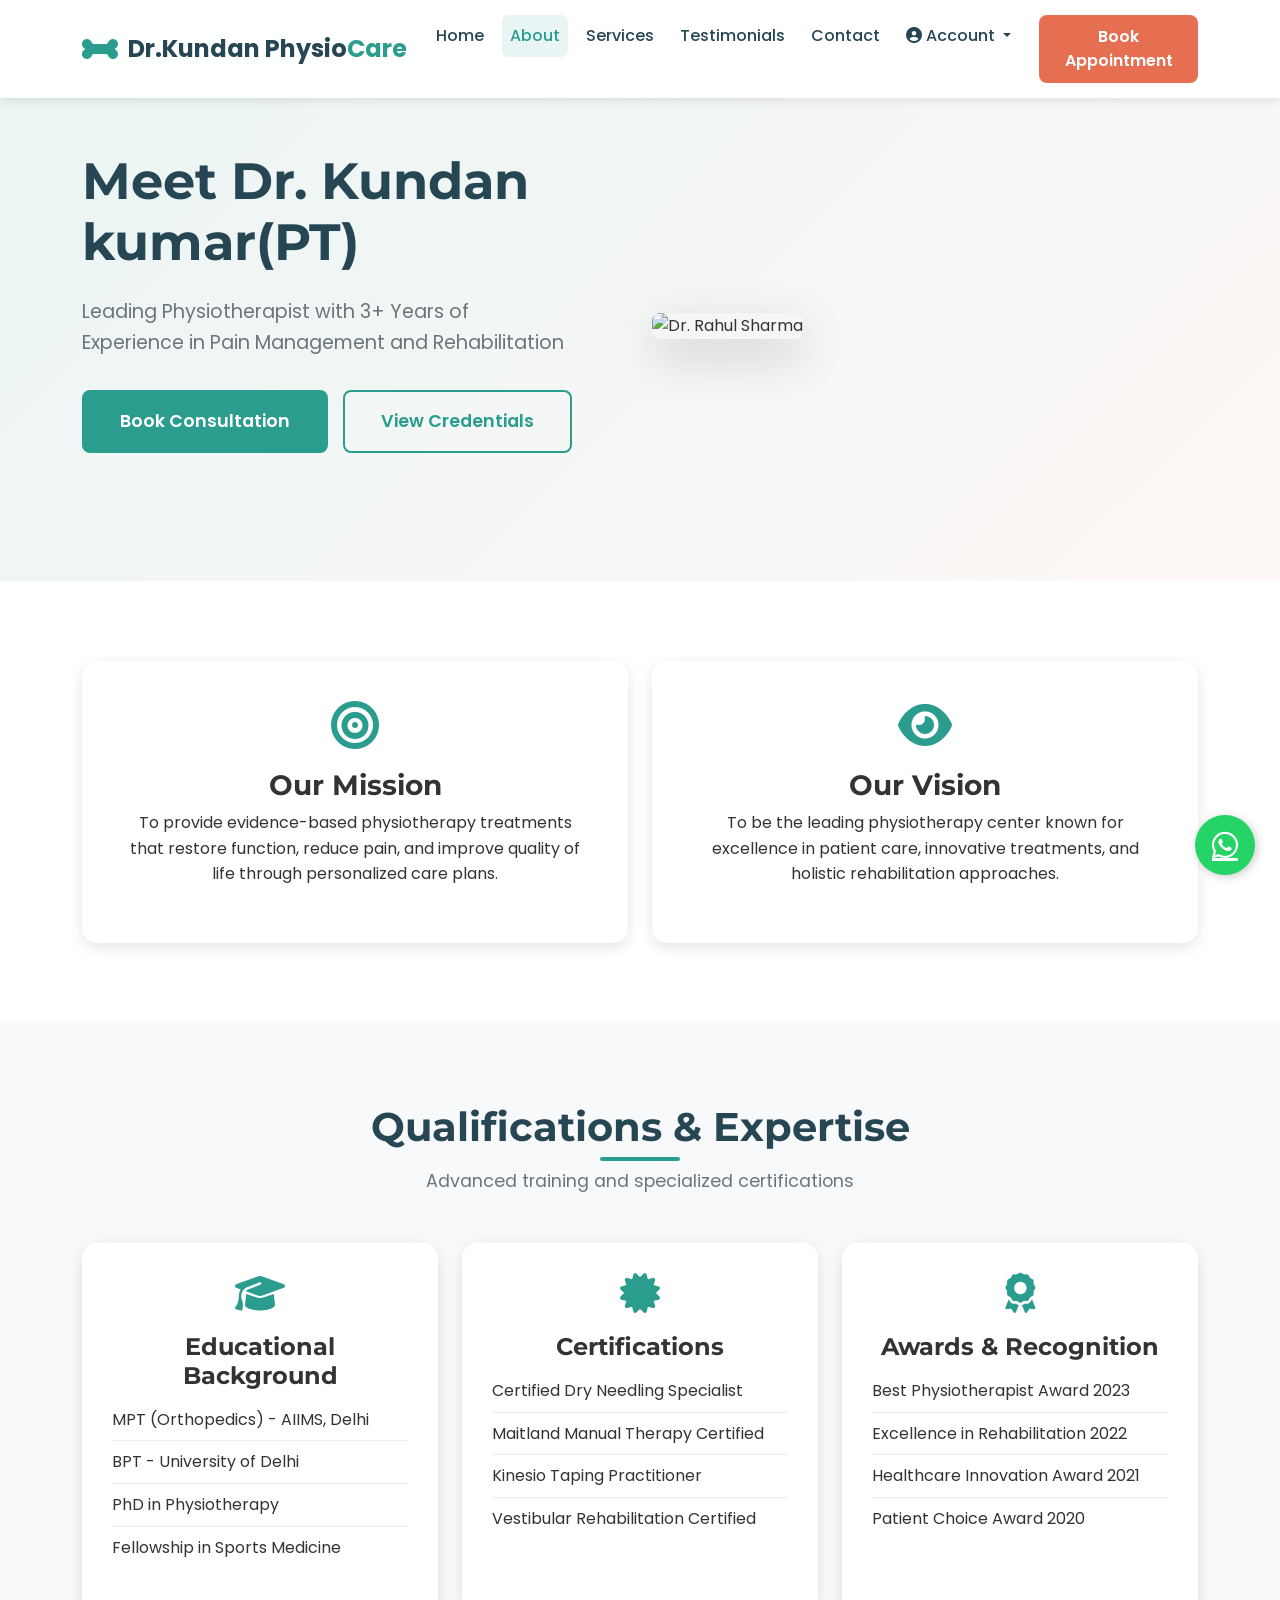
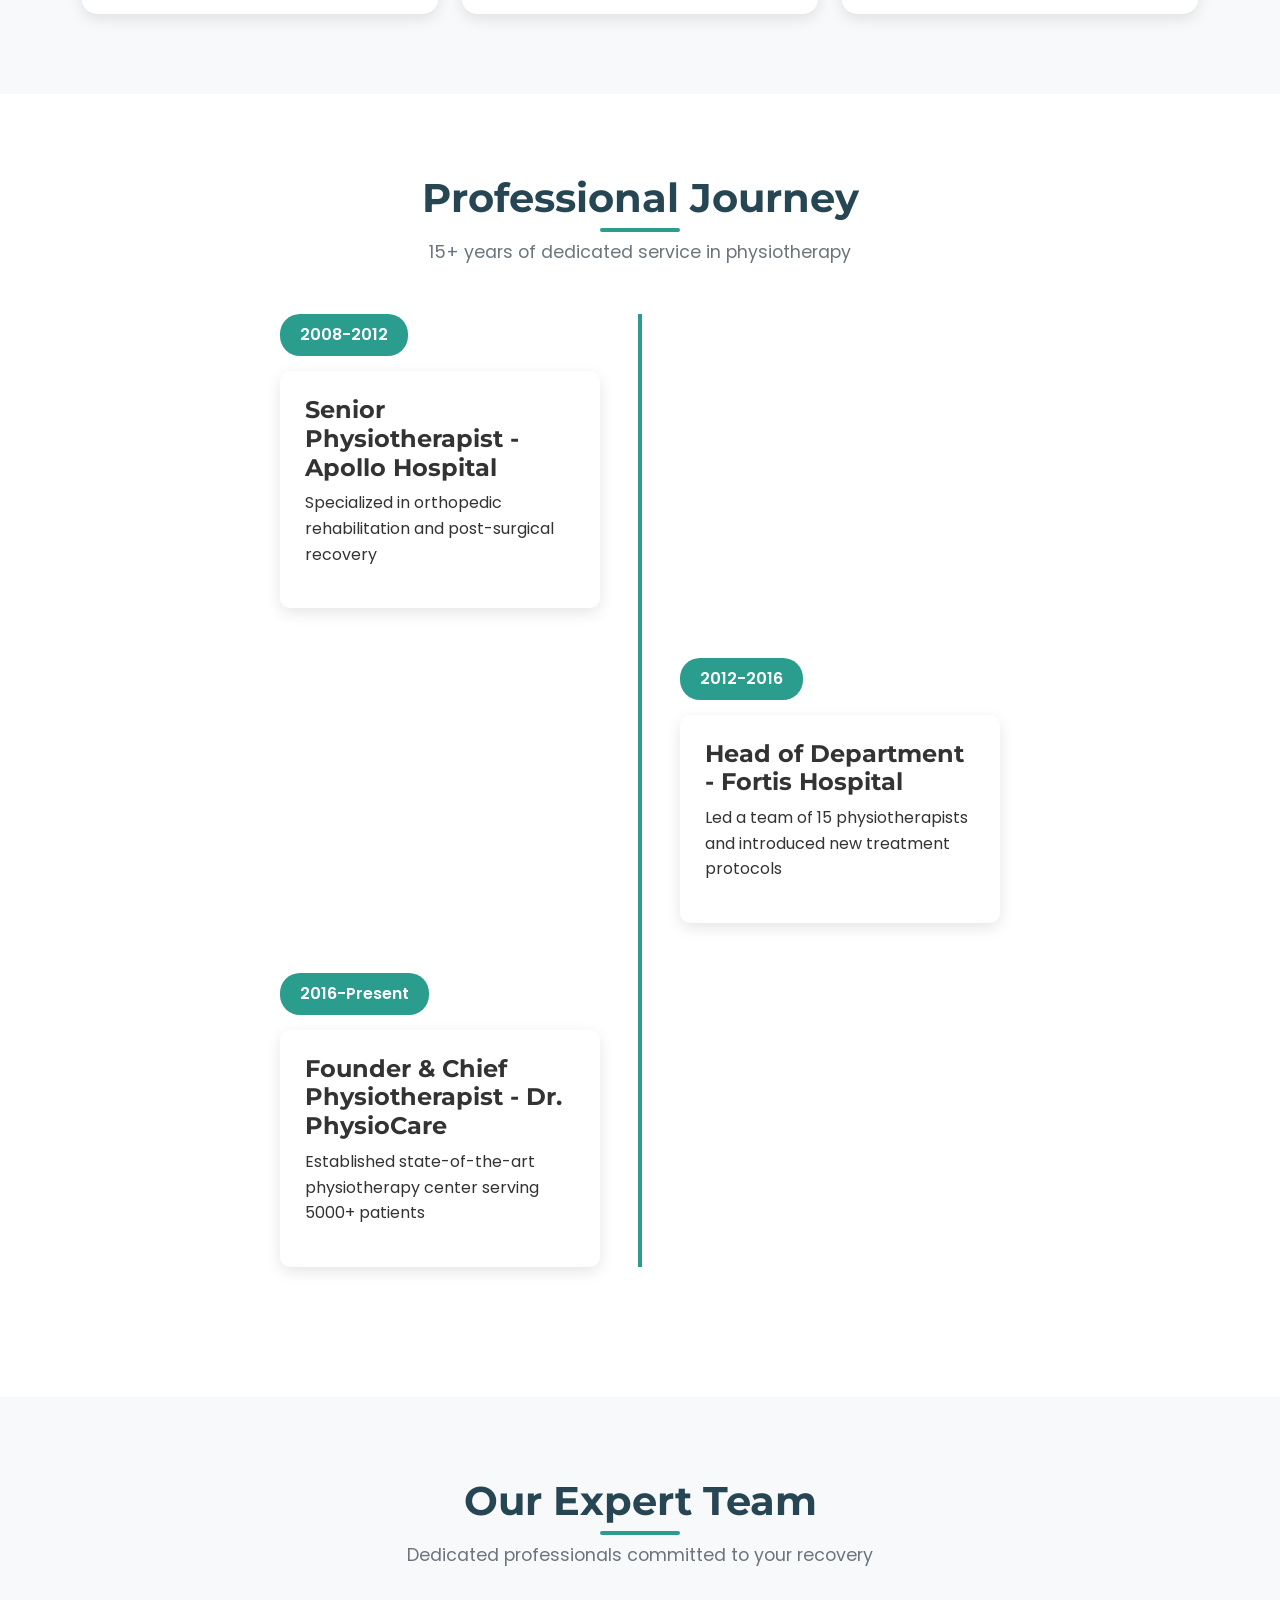
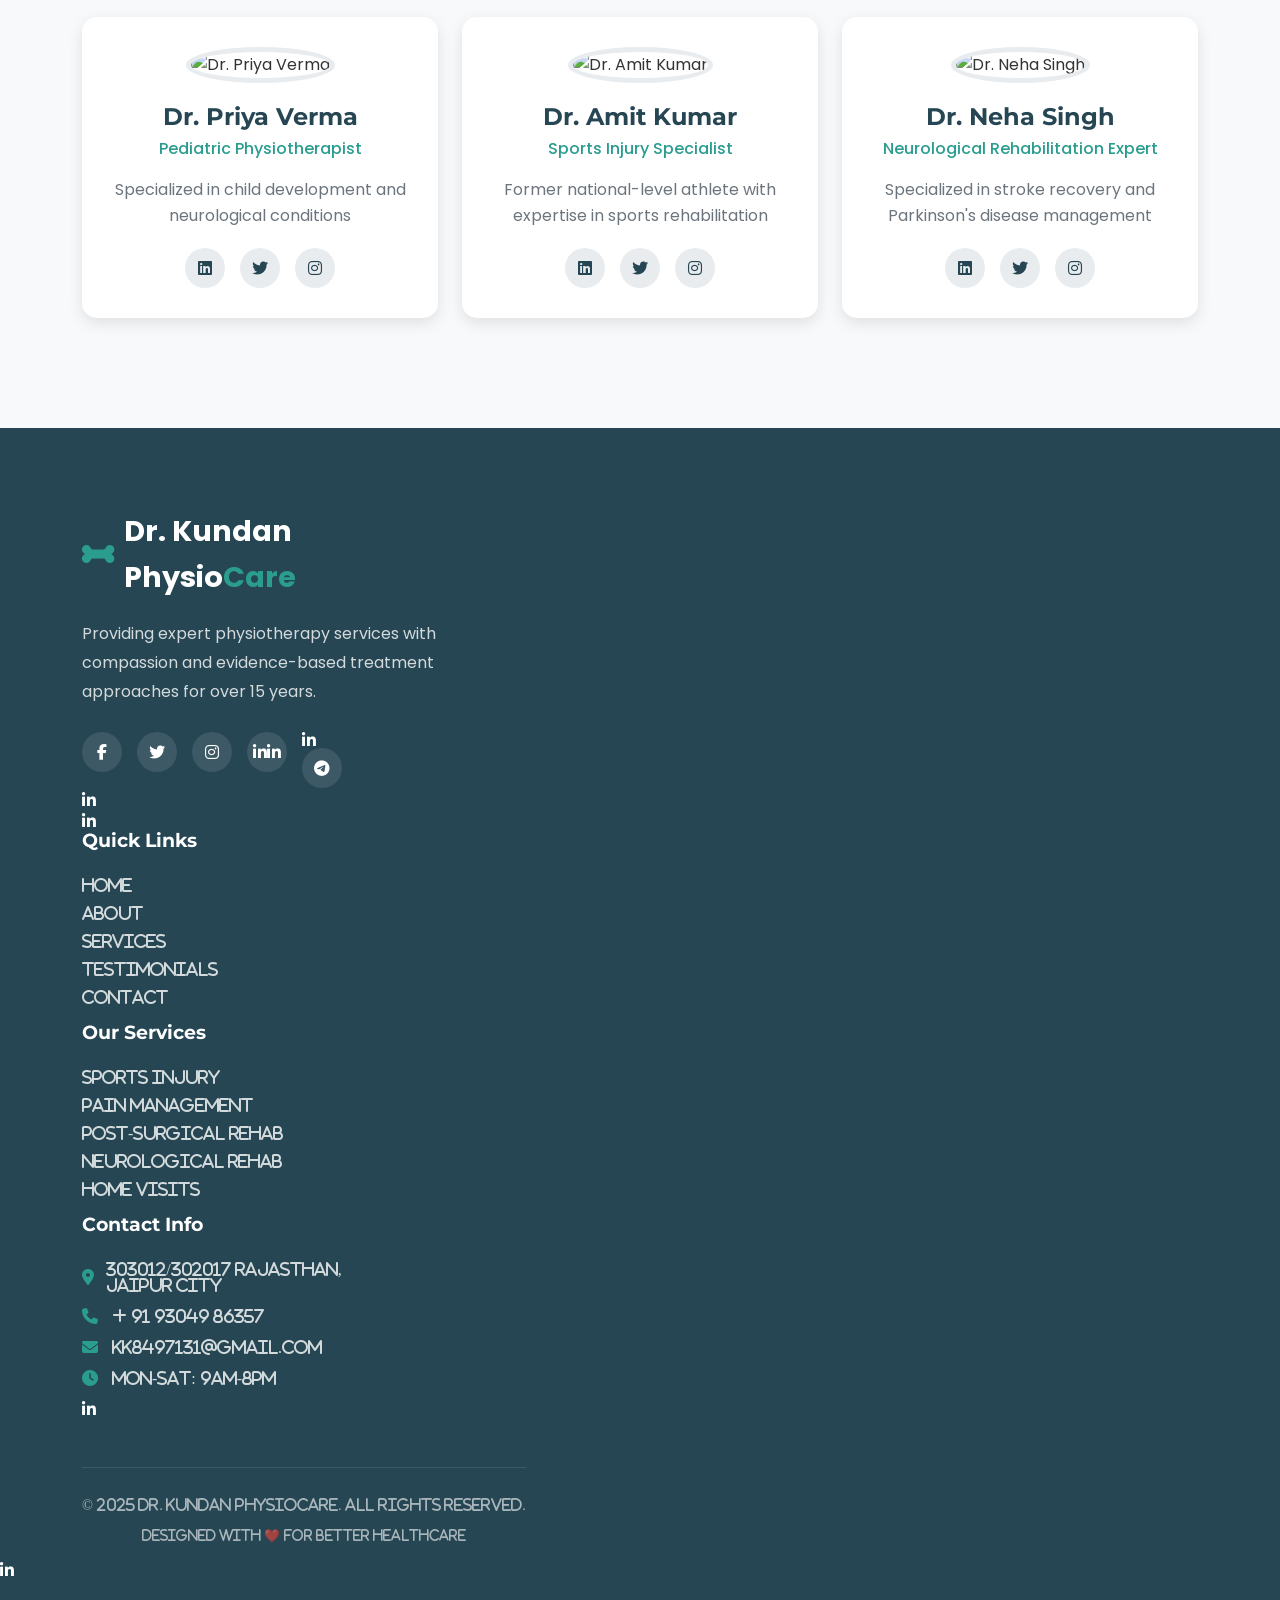
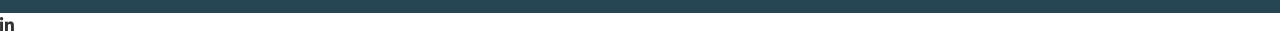
==== commit 25d36bb0: "Update about.html" ====
--- a/about.html
+++ b/about.html
@@ -68,8 +68,8 @@
         <div class="container">
             <div class="row align-items-center">
                 <div class="col-lg-6" data-aos="fade-right">
-                    <h1 class="hero-title">Meet Dr. Rahul Sharma</h1>
-                    <p class="hero-subtitle">Leading Physiotherapist with 15+ Years of Experience in Pain Management and Rehabilitation</p>
+                    <h1 class="hero-title">Meet Dr. Kundan kumar(PT)</h1>
+                    <p class="hero-subtitle">Leading Physiotherapist with 3+ Years of Experience in Pain Management and Rehabilitation</p>
                     <div class="hero-buttons">
                         <a href="index.html#appointment" class="btn btn-primary btn-lg">Book Consultation</a>
                         <a href="#qualifications" class="btn btn-outline-primary btn-lg">View Credentials</a>
@@ -299,4 +299,5 @@
         });
     </script>
 </body>
-</html>+
+</html>
